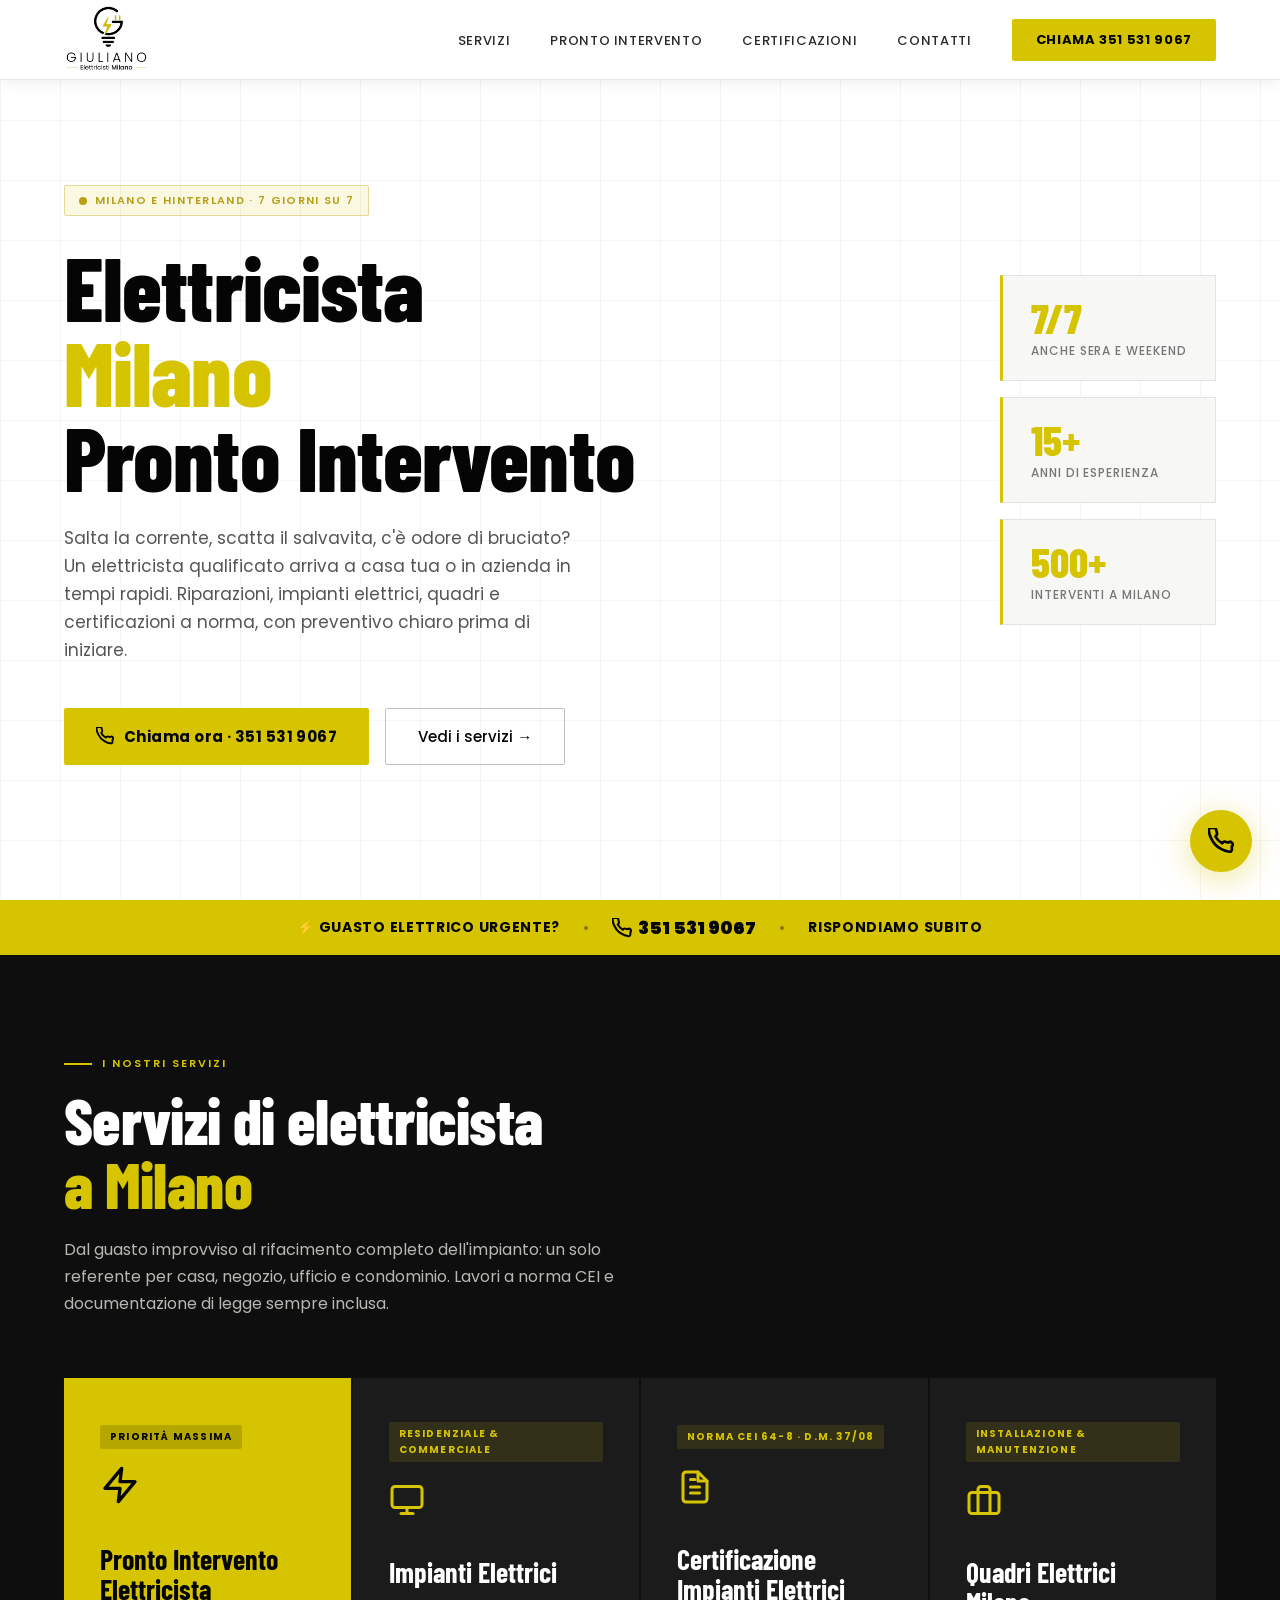
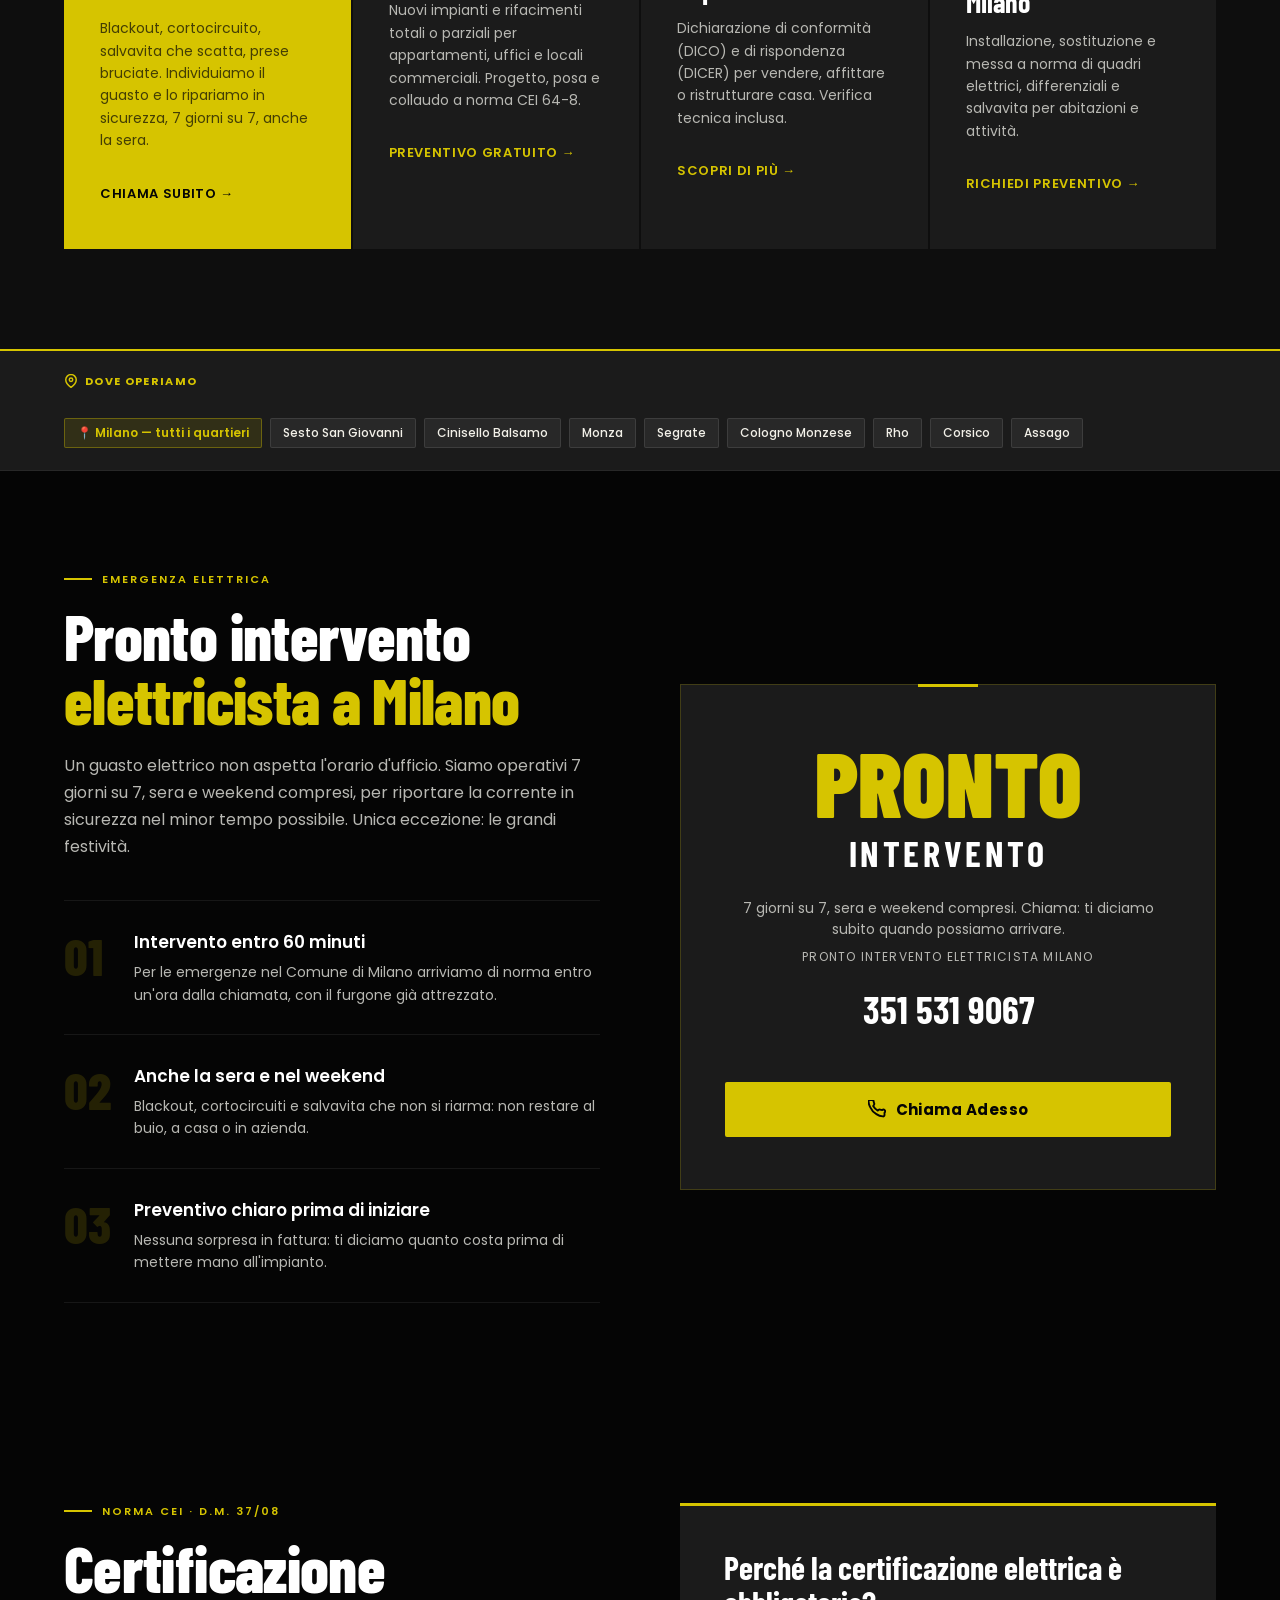
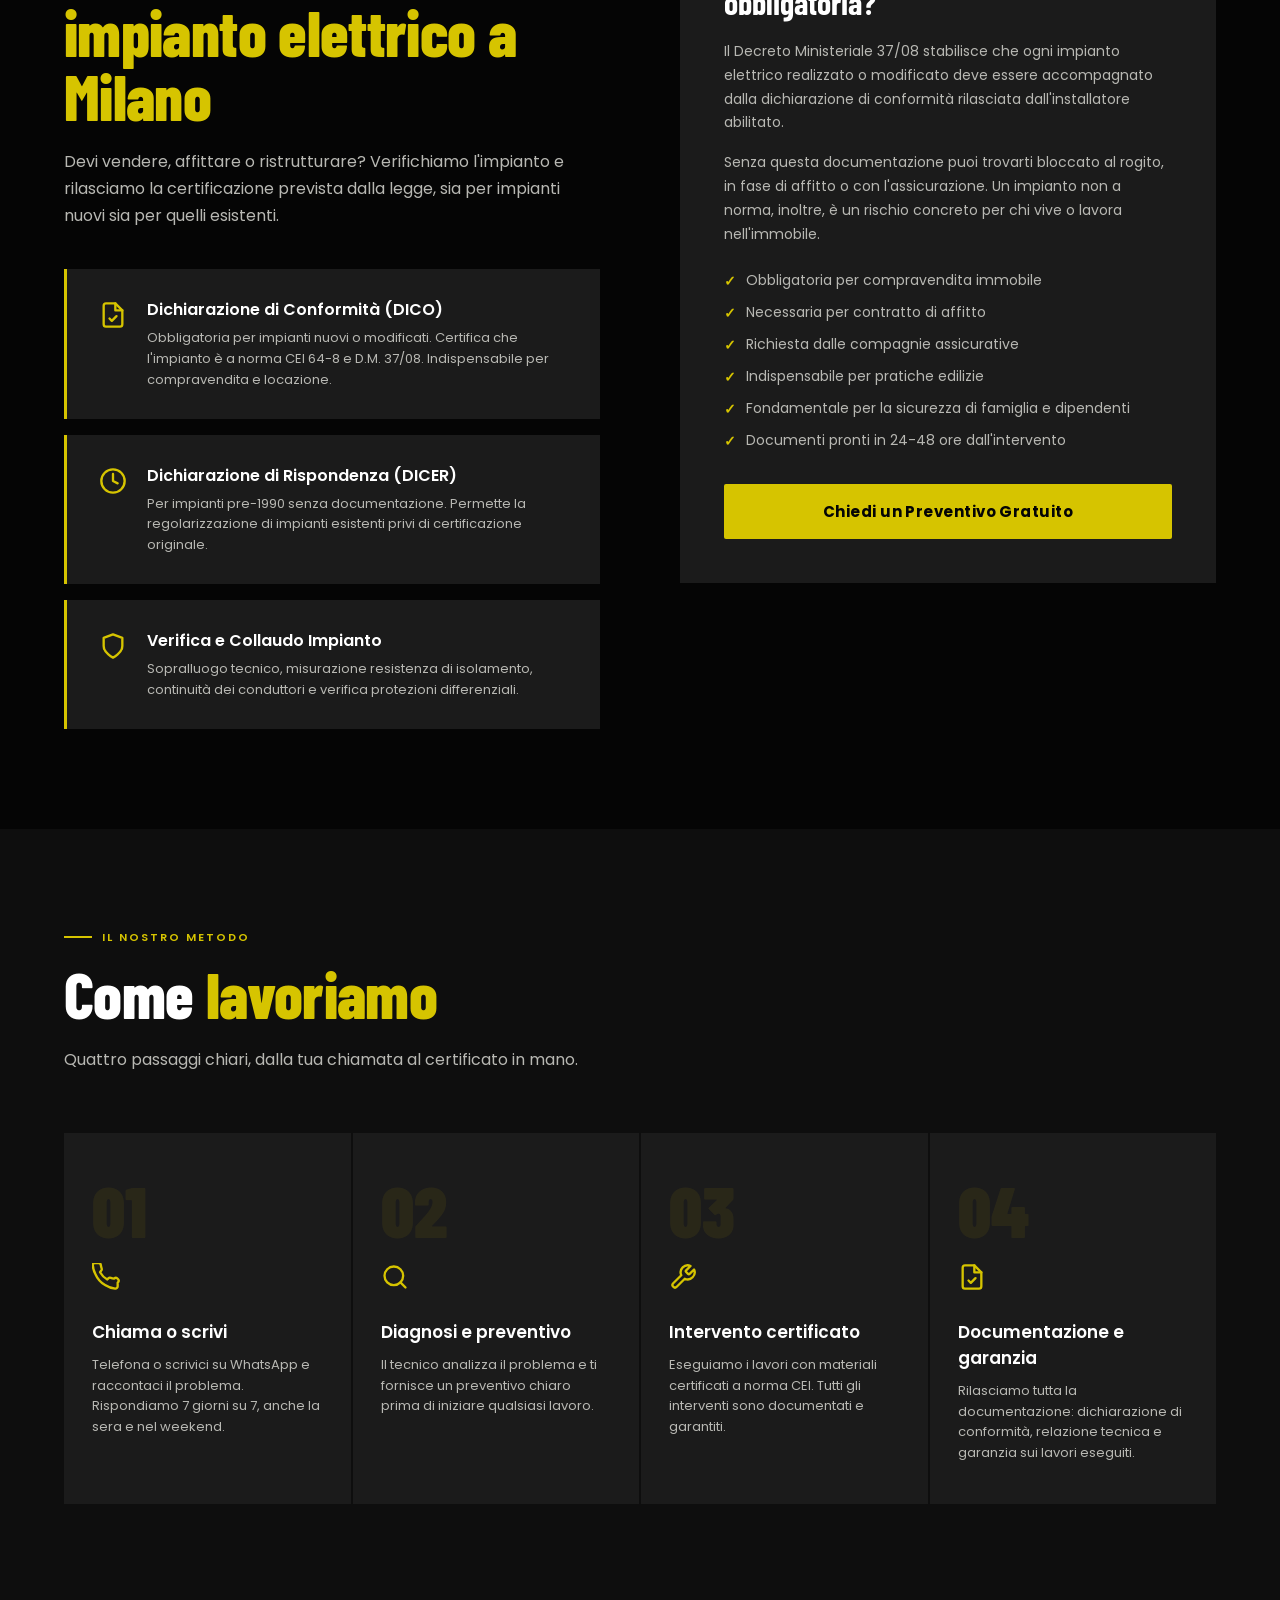
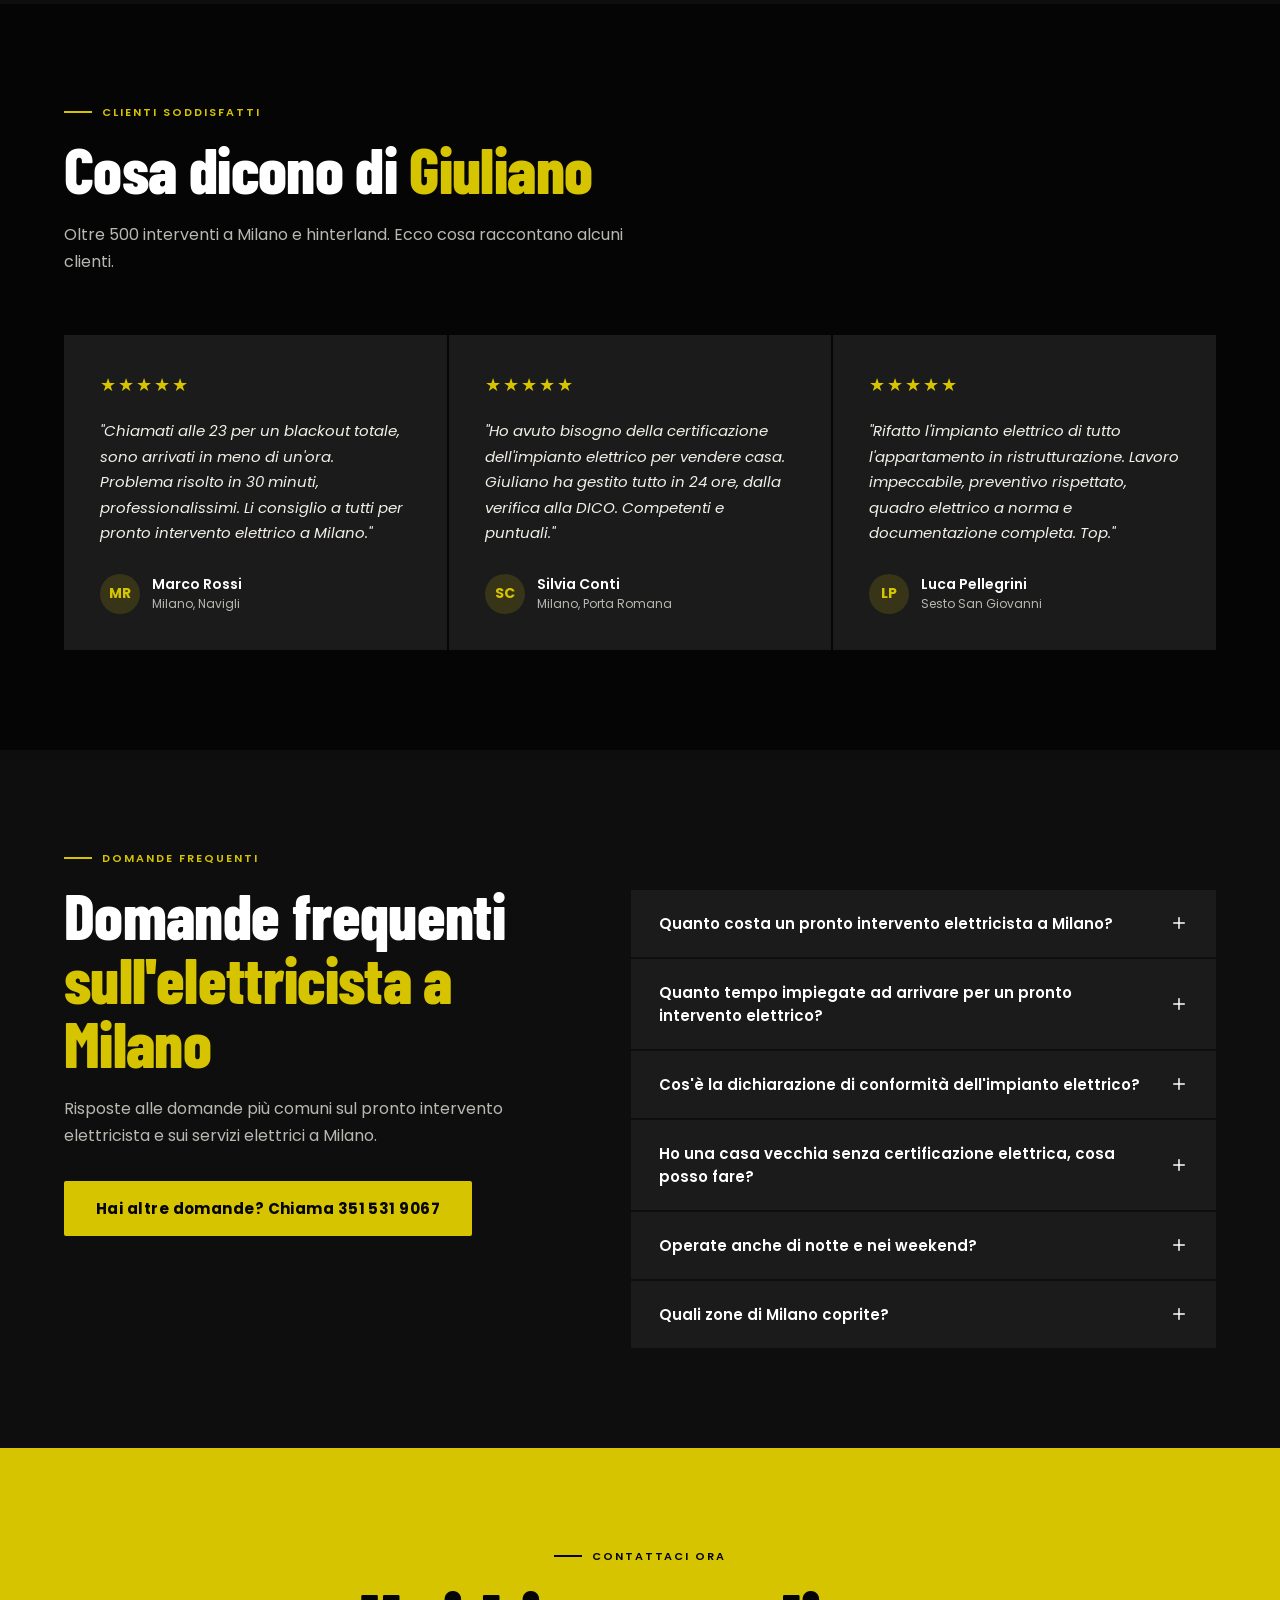
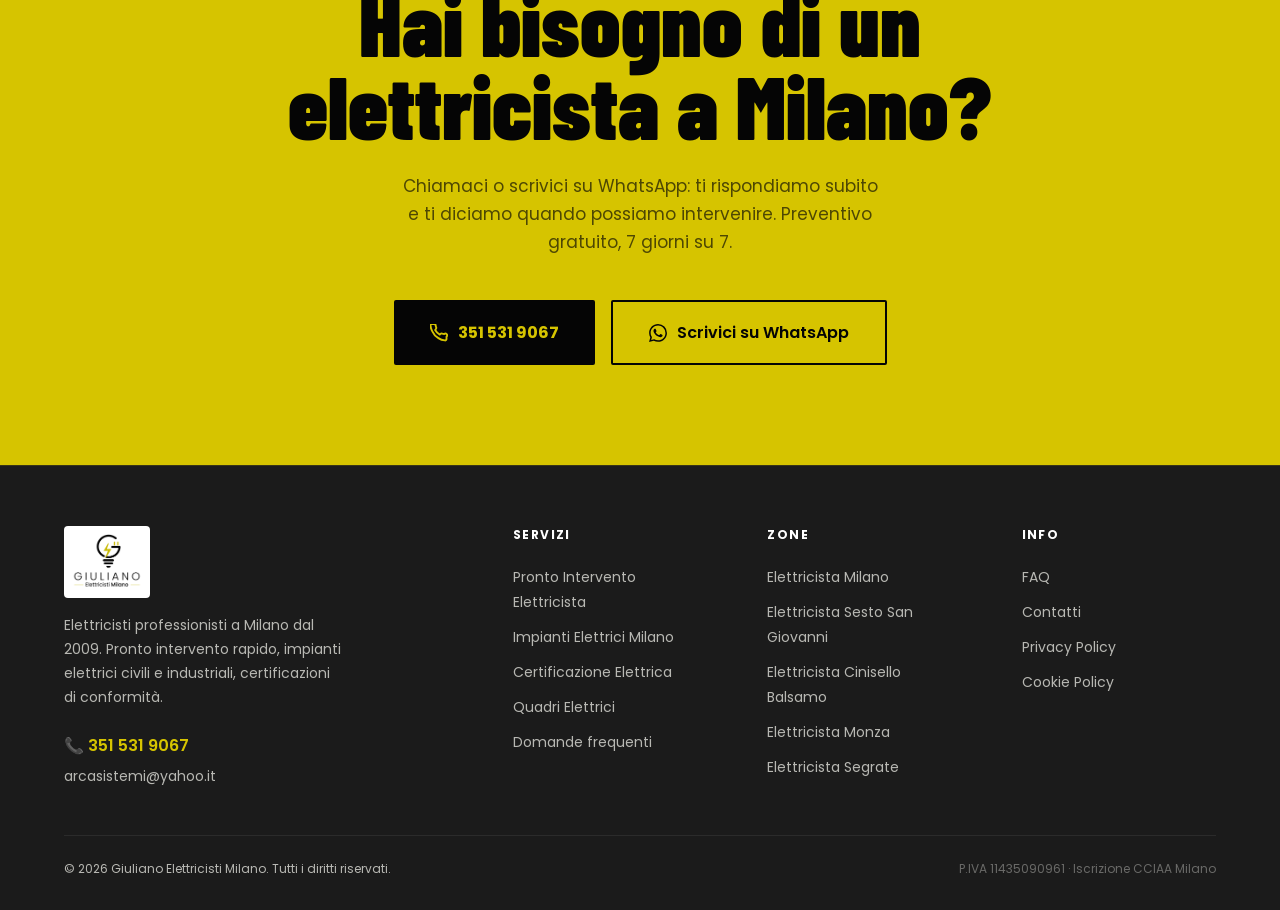
==== index.html @ 3d1c75b8 "Sito Giuliano Elettricisti Milano Home page ottimizzata SEO, logo ritagliato, pagine Privacy e Cooki" ====
<!DOCTYPE html>
<html lang="it">
<head>
<meta charset="UTF-8">
<meta name="viewport" content="width=device-width, initial-scale=1.0">
<title>Elettricista Milano | Pronto Intervento 7 su 7 | Giuliano Elettricisti</title>
<meta name="description" content="Elettricista a Milano per pronto intervento 7 giorni su 7, anche la sera. Guasti, impianti elettrici, quadri e certificazioni DICO/DICER. Preventivo gratuito: 351 531 9067.">
<meta name="keywords" content="elettricista Milano, pronto intervento elettricista, pronto intervento elettrico, impianto elettrico Milano, certificazione impianto elettrico, quadri elettrici Milano, elettricista vicino a me, impianti elettrici Milano, certificazione di conformità">
<meta name="robots" content="index, follow">
<link rel="canonical" href="https://www.giulianoelettricisti.it/">

<!-- Open Graph -->
<meta property="og:title" content="Elettricista Milano | Pronto Intervento 7 su 7 | Giuliano Elettricisti">
<meta property="og:description" content="Pronto intervento elettricista a Milano e hinterland. Guasti, impianti elettrici, quadri e certificazioni. Disponibili 7 giorni su 7, anche la sera.">
<meta property="og:type" content="website">
<meta property="og:locale" content="it_IT">
<meta property="og:url" content="https://www.giulianoelettricisti.it/">
<meta property="og:site_name" content="Giuliano Elettricisti Milano">
<meta property="og:image" content="https://www.giulianoelettricisti.it/logo.png">
<meta name="twitter:card" content="summary_large_image">
<meta name="theme-color" content="#050505">
<link rel="icon" type="image/png" href="logo-nav.png">

<!-- Schema.org Structured Data -->
<script type="application/ld+json">
{
  "@context": "https://schema.org",
  "@type": "ElectricalContractor",
  "name": "Giuliano Elettricisti Milano",
  "description": "Elettricista a Milano con pronto intervento H24. Impianti elettrici, certificazioni di conformità, quadri elettrici.",
  "url": "https://www.giulianoelettricisti.it",
  "telephone": "+39 351 531 9067",
  "logo": "https://www.giulianoelettricisti.it/logo.png",
  "image": "https://www.giulianoelettricisti.it/logo.png",
  "email": "arcasistemi@yahoo.it",
  "vatID": "IT11435090961",
  "address": {
    "@type": "PostalAddress",
    "addressLocality": "Milano",
    "addressRegion": "MI",
    "addressCountry": "IT"
  },
  "openingHoursSpecification": {
    "@type": "OpeningHoursSpecification",
    "dayOfWeek": ["Monday","Tuesday","Wednesday","Thursday","Friday","Saturday","Sunday"],
    "opens": "00:00",
    "closes": "23:59"
  },
  "areaServed": [
    {"@type": "City", "name": "Milano"},
    {"@type": "City", "name": "Sesto San Giovanni"},
    {"@type": "City", "name": "Cinisello Balsamo"},
    {"@type": "City", "name": "Monza"},
    {"@type": "City", "name": "Segrate"},
    {"@type": "City", "name": "Cologno Monzese"},
    {"@type": "City", "name": "Rho"},
    {"@type": "City", "name": "Corsico"},
    {"@type": "City", "name": "Assago"}
  ],
  "priceRange": "€€",
  "hasOfferCatalog": {
    "@type": "OfferCatalog",
    "name": "Servizi Elettrici",
    "itemListElement": [
      {"@type": "Offer", "itemOffered": {"@type": "Service", "name": "Pronto Intervento Elettricista"}},
      {"@type": "Offer", "itemOffered": {"@type": "Service", "name": "Impianti Elettrici"}},
      {"@type": "Offer", "itemOffered": {"@type": "Service", "name": "Certificazione Impianto Elettrico"}},
      {"@type": "Offer", "itemOffered": {"@type": "Service", "name": "Quadri Elettrici Milano"}}
    ]
  }
}
</script>

<script type="application/ld+json">
{
  "@context": "https://schema.org",
  "@type": "FAQPage",
  "mainEntity": [
    {
      "@type": "Question",
      "name": "Quanto costa un pronto intervento elettricista a Milano?",
      "acceptedAnswer": {
        "@type": "Answer",
        "text": "Il costo del pronto intervento elettricista a Milano varia in base al tipo di guasto, all'orario (diurno, notturno, festivo) e alla complessità dell'intervento. Forniamo sempre un preventivo chiaro prima di iniziare i lavori. Contattaci per un preventivo gratuito."
      }
    },
    {
      "@type": "Question",
      "name": "Quanto tempo impiegate ad arrivare per un pronto intervento elettrico?",
      "acceptedAnswer": {
        "@type": "Answer",
        "text": "Nel Comune di Milano arriviamo di norma entro 60 minuti dalla chiamata. Per l'hinterland i tempi dipendono dalla zona e dal traffico: al telefono ti diamo subito una stima realistica."
      }
    },
    {
      "@type": "Question",
      "name": "Cos'è la dichiarazione di conformità dell'impianto elettrico?",
      "acceptedAnswer": {
        "@type": "Answer",
        "text": "La dichiarazione di conformità (DICO) è il documento che attesta che l'impianto elettrico è stato realizzato a regola d'arte secondo il D.M. 37/08 e le norme CEI. È obbligatoria per tutti gli impianti nuovi o modificati e indispensabile in caso di compravendita o locazione immobiliare."
      }
    },
    {
      "@type": "Question",
      "name": "Ho una casa vecchia senza certificazione elettrica, cosa posso fare?",
      "acceptedAnswer": {
        "@type": "Answer",
        "text": "Per impianti realizzati prima del 1990 o privi di documentazione è possibile ottenere la Dichiarazione di Rispondenza (DICER). Un tecnico abilitato verifica che l'impianto corrisponda alla normativa vigente al momento dell'installazione e rilascia la documentazione necessaria."
      }
    },
    {
      "@type": "Question",
      "name": "Operate anche di notte e nei weekend?",
      "acceptedAnswer": {
        "@type": "Answer",
        "text": "Sì. Il pronto intervento è attivo 7 giorni su 7, anche di notte, il sabato e la domenica: per un'emergenza puoi chiamarci a qualsiasi ora. Solo nelle grandi festività (Natale, Capodanno) potremmo non essere disponibili."
      }
    },
    {
      "@type": "Question",
      "name": "Quali zone di Milano coprite?",
      "acceptedAnswer": {
        "@type": "Answer",
        "text": "Operiamo in tutto il Comune di Milano (tutte le 9 zone municipali) e nei principali comuni dell'hinterland: Sesto San Giovanni, Cinisello Balsamo, Monza, Segrate, Cologno Monzese, Rho, Corsico, Assago e altri. Contattaci per verificare la copertura nella tua zona."
      }
    }
  ]
}
</script>

<link rel="preconnect" href="https://fonts.googleapis.com">
<link rel="preconnect" href="https://fonts.gstatic.com" crossorigin>
<link href="https://fonts.googleapis.com/css2?family=Poppins:wght@300;400;500;600;700;900&family=Barlow+Condensed:wght@400;600;700;800&display=swap" rel="stylesheet">

<style>
:root {
  --black: #050505;
  --graphite: #1B1B1B;
  --yellow: #D6C400;
  --gold: #B89F16;
  --ivory: #F2F0E8;
  --gray: #B8B8B3;
  --white: #ffffff;
  --dark-section: #0e0e0e;
}

*, *::before, *::after { box-sizing: border-box; margin: 0; padding: 0; }

html { scroll-behavior: smooth; }

body {
  font-family: 'Poppins', sans-serif;
  background: var(--black);
  color: var(--white);
  overflow-x: hidden;
}

/* NOISE TEXTURE OVERLAY */
body::before {
  content: '';
  position: fixed;
  inset: 0;
  background-image: url("data:image/svg+xml,%3Csvg viewBox='0 0 256 256' xmlns='http://www.w3.org/2000/svg'%3E%3Cfilter id='noise'%3E%3CfeTurbulence type='fractalNoise' baseFrequency='0.9' numOctaves='4' stitchTiles='stitch'/%3E%3C/filter%3E%3Crect width='100%25' height='100%25' filter='url(%23noise)' opacity='0.04'/%3E%3C/svg%3E");
  pointer-events: none;
  z-index: 0;
  opacity: 0.35;
}

/* NAV */
nav {
  position: fixed;
  top: 0;
  width: 100%;
  z-index: 100;
  padding: 0 5%;
  display: flex;
  align-items: center;
  justify-content: space-between;
  height: 80px;
  background: #ffffff;
  border-bottom: 1px solid rgba(5,5,5,0.09);
  box-shadow: 0 2px 16px rgba(0,0,0,0.07);
}

.nav-logo {
  display: flex;
  align-items: center;
  text-decoration: none;
}

.nav-logo img {
  height: 68px;
  width: auto;
  display: block;
}

.nav-links {
  display: flex;
  gap: 2.5rem;
  list-style: none;
  align-items: center;
}

.nav-links a {
  color: #2a2a2a;
  text-decoration: none;
  font-size: 13px;
  font-weight: 500;
  letter-spacing: 0.05em;
  text-transform: uppercase;
  transition: color 0.2s;
}

.nav-links a:hover { color: var(--gold); }

.nav-cta {
  background: var(--yellow) !important;
  color: var(--black) !important;
  padding: 11px 24px !important;
  border-radius: 2px;
  font-weight: 700 !important;
  letter-spacing: 0.05em;
  transition: background 0.2s, transform 0.15s !important;
  display: inline-flex !important;
  align-items: center !important;
  gap: 8px !important;
}

.nav-cta:hover {
  background: #c9ba00 !important;
  transform: translateY(-1px);
  color: var(--black) !important;
}

/* HERO */
.hero {
  position: relative;
  min-height: 100vh;
  display: flex;
  align-items: center;
  padding: 130px 5% 80px;
  overflow: hidden;
}

.hero-bg {
  position: absolute;
  inset: 0;
  background: #ffffff;
  z-index: 0;
}

.hero-grid-lines {
  position: absolute;
  inset: 0;
  background-image:
    linear-gradient(rgba(5,5,5,0.04) 1px, transparent 1px),
    linear-gradient(90deg, rgba(5,5,5,0.04) 1px, transparent 1px);
  background-size: 60px 60px;
  z-index: 0;
}

.hero-content {
  position: relative;
  z-index: 1;
  max-width: 680px;
}

.hero-badge {
  display: inline-flex;
  align-items: center;
  gap: 8px;
  background: rgba(214,196,0,0.12);
  border: 1px solid rgba(185,159,22,0.35);
  color: var(--gold);
  padding: 6px 14px;
  border-radius: 2px;
  font-size: 11px;
  font-weight: 600;
  letter-spacing: 0.12em;
  text-transform: uppercase;
  margin-bottom: 28px;
  animation: fadeInDown 0.6s ease both;
}

.hero-badge::before {
  content: '';
  width: 8px;
  height: 8px;
  background: var(--gold);
  border-radius: 50%;
  animation: pulse 1.5s infinite;
}

@keyframes pulse {
  0%, 100% { opacity: 1; transform: scale(1); }
  50% { opacity: 0.4; transform: scale(0.7); }
}

.hero-title {
  font-family: 'Barlow Condensed', sans-serif;
  font-weight: 800;
  font-size: clamp(52px, 7vw, 92px);
  line-height: 0.95;
  letter-spacing: -0.01em;
  margin-bottom: 24px;
  color: var(--black);
  animation: fadeInUp 0.7s ease 0.1s both;
}

.hero-title em {
  font-style: normal;
  color: var(--yellow);
  display: block;
}

.hero-subtitle {
  font-size: 17px;
  font-weight: 400;
  color: #555;
  line-height: 1.65;
  margin-bottom: 44px;
  max-width: 520px;
  animation: fadeInUp 0.7s ease 0.2s both;
}

.hero-ctas {
  display: flex;
  gap: 16px;
  flex-wrap: wrap;
  animation: fadeInUp 0.7s ease 0.3s both;
}

.btn-primary {
  display: inline-flex;
  align-items: center;
  gap: 10px;
  background: var(--yellow);
  color: var(--black);
  padding: 16px 32px;
  border-radius: 2px;
  font-weight: 700;
  font-size: 15px;
  text-decoration: none;
  letter-spacing: 0.03em;
  transition: all 0.2s;
}

.btn-primary:hover {
  background: #e8d800;
  transform: translateY(-2px);
  box-shadow: 0 12px 40px rgba(214,196,0,0.25);
}

.btn-secondary {
  display: inline-flex;
  align-items: center;
  gap: 10px;
  border: 1.5px solid rgba(5,5,5,0.25);
  color: var(--black);
  padding: 16px 32px;
  border-radius: 2px;
  font-weight: 500;
  font-size: 15px;
  text-decoration: none;
  transition: all 0.2s;
}

.btn-secondary:hover {
  border-color: var(--gold);
  color: var(--gold);
}

.hero-right {
  position: absolute;
  right: 5%;
  top: 50%;
  transform: translateY(-50%);
  z-index: 1;
  display: flex;
  flex-direction: column;
  gap: 16px;
  animation: fadeInRight 0.8s ease 0.4s both;
}

.hero-stat {
  background: #f7f7f5;
  border: 1px solid rgba(5,5,5,0.08);
  border-left: 3px solid var(--yellow);
  padding: 20px 28px;
  min-width: 200px;
}

.hero-stat-num {
  font-family: 'Barlow Condensed', sans-serif;
  font-size: 42px;
  font-weight: 800;
  color: var(--yellow);
  line-height: 1;
  margin-bottom: 4px;
}

.hero-stat-label {
  font-size: 12px;
  color: #777;
  font-weight: 500;
  text-transform: uppercase;
  letter-spacing: 0.08em;
}

/* URGENCY BAR */
.urgency-bar {
  background: var(--yellow);
  padding: 14px 5%;
  display: flex;
  align-items: center;
  justify-content: center;
  gap: 24px;
}

.urgency-bar span {
  color: var(--black);
  font-weight: 700;
  font-size: 14px;
  letter-spacing: 0.05em;
  text-transform: uppercase;
}

.urgency-bar a {
  color: var(--black);
  font-weight: 900;
  font-size: 18px;
  text-decoration: none;
  display: inline-flex;
  align-items: center;
  gap: 6px;
}

.urgency-sep {
  width: 4px;
  height: 4px;
  background: rgba(5,5,5,0.4);
  border-radius: 50%;
}

/* SEZIONI GENERALI */
section {
  position: relative;
  z-index: 1;
  padding: 100px 5%;
}

.section-label {
  font-size: 11px;
  font-weight: 600;
  letter-spacing: 0.18em;
  text-transform: uppercase;
  color: var(--yellow);
  margin-bottom: 16px;
  display: flex;
  align-items: center;
  gap: 10px;
}

.section-label::before {
  content: '';
  display: inline-block;
  width: 28px;
  height: 2px;
  background: var(--yellow);
}

.section-title {
  font-family: 'Barlow Condensed', sans-serif;
  font-weight: 800;
  font-size: clamp(38px, 5vw, 64px);
  line-height: 1.0;
  letter-spacing: -0.01em;
  margin-bottom: 20px;
}

.section-title em {
  font-style: normal;
  color: var(--yellow);
}

.section-desc {
  font-size: 16px;
  color: var(--gray);
  line-height: 1.7;
  max-width: 580px;
}

/* SERVIZI */
.services-section {
  background: var(--dark-section);
}

.services-grid {
  display: grid;
  grid-template-columns: repeat(auto-fit, minmax(280px, 1fr));
  gap: 2px;
  margin-top: 60px;
}

.service-card {
  background: var(--graphite);
  padding: 44px 36px;
  position: relative;
  overflow: hidden;
  transition: all 0.3s;
  cursor: pointer;
}

.service-card::before {
  content: '';
  position: absolute;
  top: 0;
  left: 0;
  width: 0;
  height: 3px;
  background: var(--yellow);
  transition: width 0.4s ease;
}

.service-card:hover::before { width: 100%; }

.service-card:hover { background: #222; }

.service-card.featured {
  background: var(--yellow);
}

.service-card.featured .service-icon { color: var(--black); }
.service-card.featured .service-name { color: var(--black); }
.service-card.featured .service-desc { color: rgba(5,5,5,0.7); }
.service-card.featured .service-badge { background: rgba(5,5,5,0.15); color: var(--black); }
.service-card.featured::before { background: var(--black); }

.service-icon {
  font-size: 36px;
  color: var(--yellow);
  margin-bottom: 24px;
}

.service-badge {
  display: inline-block;
  background: rgba(214,196,0,0.12);
  color: var(--yellow);
  font-size: 10px;
  font-weight: 700;
  letter-spacing: 0.12em;
  text-transform: uppercase;
  padding: 4px 10px;
  border-radius: 2px;
  margin-bottom: 16px;
}

.service-name {
  font-family: 'Barlow Condensed', sans-serif;
  font-weight: 700;
  font-size: 28px;
  color: var(--white);
  margin-bottom: 12px;
  line-height: 1.1;
}

.service-desc {
  font-size: 14px;
  color: var(--gray);
  line-height: 1.6;
  margin-bottom: 28px;
}

.service-link {
  display: inline-flex;
  align-items: center;
  gap: 8px;
  font-size: 13px;
  font-weight: 600;
  color: var(--yellow);
  text-decoration: none;
  letter-spacing: 0.05em;
  text-transform: uppercase;
  transition: gap 0.2s;
}

.service-card.featured .service-link { color: var(--black); }
.service-link:hover { gap: 14px; }

/* PRONTO INTERVENTO */
.pronto-section {
  background: var(--black);
  overflow: hidden;
}

.pronto-inner {
  display: grid;
  grid-template-columns: 1fr 1fr;
  gap: 80px;
  align-items: center;
}

.pronto-features {
  display: flex;
  flex-direction: column;
  gap: 0;
  margin-top: 40px;
}

.pronto-feature {
  display: flex;
  gap: 20px;
  padding: 28px 0;
  border-bottom: 1px solid rgba(255,255,255,0.07);
}

.pronto-feature:first-child { border-top: 1px solid rgba(255,255,255,0.07); }

.pronto-num {
  font-family: 'Barlow Condensed', sans-serif;
  font-size: 52px;
  font-weight: 800;
  color: rgba(214,196,0,0.15);
  line-height: 1;
  min-width: 50px;
}

.pronto-feature-content h3 {
  font-size: 17px;
  font-weight: 600;
  color: var(--white);
  margin-bottom: 6px;
}

.pronto-feature-content p {
  font-size: 14px;
  color: var(--gray);
  line-height: 1.6;
}

.pronto-visual {
  position: relative;
}

.pronto-card-big {
  background: var(--graphite);
  border: 1px solid rgba(214,196,0,0.2);
  padding: 52px 44px;
  text-align: center;
  position: relative;
}

.pronto-card-big::after {
  content: '';
  position: absolute;
  top: -1px;
  left: 50%;
  transform: translateX(-50%);
  width: 60px;
  height: 3px;
  background: var(--yellow);
}

.pronto-24 {
  font-family: 'Barlow Condensed', sans-serif;
  font-size: 120px;
  font-weight: 900;
  color: var(--yellow);
  line-height: 1;
  margin-bottom: 4px;
  display: block;
}

.pronto-h24 {
  font-family: 'Barlow Condensed', sans-serif;
  font-size: 36px;
  font-weight: 700;
  color: var(--white);
  letter-spacing: 0.1em;
  margin-bottom: 24px;
}

.pronto-phone {
  display: block;
  font-family: 'Barlow Condensed', sans-serif;
  font-size: 38px;
  font-weight: 700;
  color: var(--white);
  text-decoration: none;
  margin-top: 20px;
  transition: color 0.2s;
}

.pronto-phone:hover { color: var(--yellow); }

.pronto-phone-label {
  font-size: 12px;
  color: var(--gray);
  letter-spacing: 0.1em;
  text-transform: uppercase;
}



/* CERTIFICAZIONI */
.cert-section {
  background: var(--black);
}

.cert-inner {
  display: grid;
  grid-template-columns: 1fr 1fr;
  gap: 80px;
  align-items: start;
}

.cert-cards {
  display: flex;
  flex-direction: column;
  gap: 16px;
  margin-top: 40px;
}

.cert-card {
  background: var(--graphite);
  border-left: 3px solid var(--yellow);
  padding: 28px 32px;
  display: flex;
  gap: 20px;
  align-items: flex-start;
}

.cert-icon {
  font-size: 28px;
  color: var(--yellow);
  flex-shrink: 0;
  margin-top: 2px;
}

.cert-card-title {
  font-size: 16px;
  font-weight: 600;
  color: var(--white);
  margin-bottom: 6px;
}

.cert-card-desc {
  font-size: 13px;
  color: var(--gray);
  line-height: 1.6;
}

.cert-info-box {
  background: var(--graphite);
  padding: 44px;
  border-top: 3px solid var(--yellow);
  position: sticky;
  top: 100px;
}

.cert-info-box h3 {
  font-family: 'Barlow Condensed', sans-serif;
  font-size: 32px;
  font-weight: 700;
  color: var(--white);
  margin-bottom: 20px;
  line-height: 1.1;
}

.cert-info-box p {
  font-size: 14px;
  color: var(--gray);
  line-height: 1.7;
  margin-bottom: 16px;
}

.cert-checklist {
  list-style: none;
  margin: 24px 0;
  display: flex;
  flex-direction: column;
  gap: 10px;
}

.cert-checklist li {
  display: flex;
  align-items: flex-start;
  gap: 10px;
  font-size: 14px;
  color: var(--gray);
}

.cert-checklist li::before {
  content: '✓';
  color: var(--yellow);
  font-weight: 700;
  flex-shrink: 0;
  margin-top: 1px;
}

/* PROCESS */
.process-section {
  background: var(--dark-section);
}

.process-steps {
  display: grid;
  grid-template-columns: repeat(4, 1fr);
  gap: 2px;
  margin-top: 60px;
  position: relative;
}

.process-step {
  background: var(--graphite);
  padding: 40px 28px;
  position: relative;
  overflow: hidden;
}

.process-step-num {
  font-family: 'Barlow Condensed', sans-serif;
  font-size: 72px;
  font-weight: 900;
  color: rgba(214,196,0,0.08);
  line-height: 1;
  margin-bottom: 16px;
  display: block;
}

.process-step-icon {
  font-size: 28px;
  color: var(--yellow);
  margin-bottom: 16px;
}

.process-step-title {
  font-size: 17px;
  font-weight: 600;
  color: var(--white);
  margin-bottom: 10px;
}

.process-step-desc {
  font-size: 13px;
  color: var(--gray);
  line-height: 1.6;
}

/* TESTIMONIANZE */
.reviews-section {
  background: var(--black);
}

.reviews-grid {
  display: grid;
  grid-template-columns: repeat(auto-fit, minmax(300px, 1fr));
  gap: 2px;
  margin-top: 60px;
}

.review-card {
  background: var(--graphite);
  padding: 36px;
}

.review-stars {
  color: var(--yellow);
  font-size: 18px;
  margin-bottom: 20px;
  letter-spacing: 2px;
}

.review-text {
  font-size: 15px;
  color: var(--ivory);
  line-height: 1.7;
  margin-bottom: 28px;
  font-style: italic;
}

.review-author {
  display: flex;
  align-items: center;
  gap: 12px;
}

.review-avatar {
  width: 40px;
  height: 40px;
  background: rgba(214,196,0,0.15);
  border-radius: 50%;
  display: flex;
  align-items: center;
  justify-content: center;
  font-weight: 700;
  color: var(--yellow);
  font-size: 14px;
}

.review-name {
  font-size: 14px;
  font-weight: 600;
  color: var(--white);
}

.review-zone {
  font-size: 12px;
  color: var(--gray);
}

/* FAQ */
.faq-section {
  background: var(--dark-section);
}

.faq-inner {
  display: grid;
  grid-template-columns: 1fr 1.2fr;
  gap: 80px;
  align-items: start;
}

.faq-list {
  display: flex;
  flex-direction: column;
  gap: 2px;
  margin-top: 40px;
}

.faq-item {
  background: var(--graphite);
  overflow: hidden;
}

.faq-q {
  padding: 22px 28px;
  font-size: 15px;
  font-weight: 600;
  color: var(--white);
  cursor: pointer;
  display: flex;
  justify-content: space-between;
  align-items: center;
  gap: 16px;
  transition: color 0.2s;
  list-style: none;
  user-select: none;
}

.faq-q:hover { color: var(--yellow); }
.faq-q::-webkit-details-marker { display: none; }

.faq-item[open] .faq-q { color: var(--yellow); }

.faq-q svg {
  flex-shrink: 0;
  transition: transform 0.3s;
}

.faq-item[open] .faq-q svg { transform: rotate(45deg); }

.faq-a {
  padding: 0 28px 22px;
  font-size: 14px;
  color: var(--gray);
  line-height: 1.7;
}

/* CTA FINALE */
.cta-section {
  background: var(--yellow);
  padding: 100px 5%;
  text-align: center;
}

.cta-section .section-label::before { background: var(--black); }
.cta-section .section-label { color: var(--black); }

.cta-title {
  font-family: 'Barlow Condensed', sans-serif;
  font-weight: 900;
  font-size: clamp(52px, 7vw, 88px);
  line-height: 0.95;
  color: var(--black);
  margin-bottom: 24px;
}

.cta-desc {
  font-size: 17px;
  color: rgba(5,5,5,0.65);
  max-width: 480px;
  margin: 0 auto 44px;
  line-height: 1.65;
}

.cta-btns {
  display: flex;
  gap: 16px;
  justify-content: center;
  flex-wrap: wrap;
}

.btn-dark {
  display: inline-flex;
  align-items: center;
  gap: 10px;
  background: var(--black);
  color: var(--yellow);
  padding: 18px 36px;
  border-radius: 2px;
  font-weight: 700;
  font-size: 16px;
  text-decoration: none;
  transition: all 0.2s;
}

.btn-dark:hover {
  background: var(--graphite);
  transform: translateY(-2px);
}

.btn-outline-dark {
  display: inline-flex;
  align-items: center;
  gap: 10px;
  border: 2px solid var(--black);
  color: var(--black);
  padding: 18px 36px;
  border-radius: 2px;
  font-weight: 600;
  font-size: 16px;
  text-decoration: none;
  transition: all 0.2s;
}

.btn-outline-dark:hover { background: rgba(5,5,5,0.1); }

/* FOOTER */
footer {
  background: var(--graphite);
  padding: 60px 5% 32px;
  border-top: 1px solid rgba(214,196,0,0.15);
}

.footer-inner {
  display: grid;
  grid-template-columns: 2fr 1fr 1fr 1fr;
  gap: 60px;
  margin-bottom: 48px;
}

.footer-brand-desc {
  font-size: 14px;
  color: var(--gray);
  line-height: 1.7;
  margin: 16px 0 24px;
  max-width: 280px;
}

.footer-contact {
  display: flex;
  flex-direction: column;
  gap: 8px;
}

.footer-contact a {
  color: var(--yellow);
  text-decoration: none;
  font-size: 16px;
  font-weight: 600;
}

.footer-heading {
  font-size: 12px;
  font-weight: 700;
  color: var(--white);
  letter-spacing: 0.12em;
  text-transform: uppercase;
  margin-bottom: 20px;
}

.footer-links {
  list-style: none;
  display: flex;
  flex-direction: column;
  gap: 10px;
}

.footer-links a {
  color: var(--gray);
  text-decoration: none;
  font-size: 14px;
  transition: color 0.2s;
}

.footer-links a:hover { color: var(--yellow); }

.footer-bottom {
  border-top: 1px solid rgba(255,255,255,0.07);
  padding-top: 24px;
  display: flex;
  justify-content: space-between;
  align-items: center;
}

.footer-copy {
  font-size: 12px;
  color: var(--gray);
}

.footer-piva {
  font-size: 12px;
  color: rgba(184,184,179,0.5);
}

/* ANIMAZIONI */
@keyframes fadeInDown {
  from { opacity: 0; transform: translateY(-16px); }
  to { opacity: 1; transform: translateY(0); }
}

@keyframes fadeInUp {
  from { opacity: 0; transform: translateY(24px); }
  to { opacity: 1; transform: translateY(0); }
}

@keyframes fadeInRight {
  from { opacity: 0; transform: translate(24px, -50%); }
  to { opacity: 1; transform: translate(0, -50%); }
}

/* FLOATING PHONE BUTTON */
.float-phone {
  position: fixed;
  bottom: 28px;
  right: 28px;
  z-index: 99;
  background: var(--yellow);
  color: var(--black);
  width: 62px;
  height: 62px;
  border-radius: 50%;
  display: flex;
  align-items: center;
  justify-content: center;
  text-decoration: none;
  font-size: 26px;
  box-shadow: 0 6px 32px rgba(214,196,0,0.4);
  transition: all 0.2s;
  animation: phoneFloat 3s ease-in-out infinite;
}

.float-phone:hover {
  transform: scale(1.1);
  box-shadow: 0 10px 40px rgba(214,196,0,0.55);
}

@keyframes phoneFloat {
  0%, 100% { box-shadow: 0 6px 32px rgba(214,196,0,0.4); }
  50% { box-shadow: 0 6px 48px rgba(214,196,0,0.7); }
}

/* SCROLL REVEAL */
.reveal {
  opacity: 0;
  transform: translateY(30px);
  transition: opacity 0.6s ease, transform 0.6s ease;
}

.reveal.visible {
  opacity: 1;
  transform: none;
}

/* RESPONSIVE */
@media (max-width: 1024px) {
  .hero-right { display: none; }
  .pronto-inner, .cert-inner, .faq-inner { grid-template-columns: 1fr; gap: 48px; }
  .process-steps { grid-template-columns: repeat(2, 1fr); }
  .footer-inner { grid-template-columns: 1fr 1fr; }
}

/* =============================================
   MOBILE — max-width: 768px
   ============================================= */
@media (max-width: 768px) {

  /* NAV */
  nav {
    padding: 0 5%;
    height: 68px;
  }
  .nav-links { display: none; }
  .nav-logo img { height: 54px; }
  .nav-cta {
    padding: 9px 16px !important;
    font-size: 12px !important;
  }

  /* HERO */
  .hero {
    padding: 90px 5% 56px;
    min-height: auto;
  }
  .hero-right { display: none; }
  .hero-title {
    font-size: clamp(44px, 12vw, 72px);
    margin-bottom: 18px;
  }
  .hero-subtitle {
    font-size: 15px;
    margin-bottom: 32px;
  }
  .hero-badge {
    font-size: 10px;
    padding: 5px 11px;
    margin-bottom: 20px;
  }
  .hero-ctas {
    flex-direction: column;
    gap: 12px;
  }
  .btn-primary, .btn-secondary {
    width: 100%;
    justify-content: center;
    padding: 15px 24px;
    font-size: 15px;
  }

  /* URGENCY BAR */
  .urgency-bar {
    flex-direction: column;
    gap: 6px;
    text-align: center;
    padding: 12px 5%;
  }
  .urgency-bar span { font-size: 13px; }
  .urgency-bar a { font-size: 20px; }
  .urgency-sep { display: none; }

  /* SECTION GENERALE */
  section { padding: 64px 5%; }
  .section-title { font-size: clamp(32px, 9vw, 52px); }
  .section-desc { font-size: 15px; }

  /* SERVIZI */
  .services-grid { grid-template-columns: 1fr; gap: 2px; }
  .service-card { padding: 36px 28px; }
  .service-name { font-size: 24px; }

  /* ZONE STRIP */
  .zone-strip { padding: 18px 5%; }
  .zone-strip-inner { flex-direction: column; align-items: flex-start; gap: 14px; }
  .zone-strip-tags { gap: 6px; }
  .zone-tag { font-size: 11px; padding: 4px 10px; }

  /* PRONTO INTERVENTO */
  .pronto-inner { grid-template-columns: 1fr; gap: 40px; }
  .pronto-card-big { padding: 36px 28px; }
  .pronto-24 { font-size: 80px; }
  .pronto-h24 { font-size: 26px; }
  .pronto-phone { font-size: 28px; }
  .pronto-feature { gap: 14px; padding: 22px 0; }
  .pronto-num { font-size: 40px; min-width: 40px; }
  .pronto-feature-content h3 { font-size: 15px; }
  .pronto-feature-content p { font-size: 13px; }

  /* CERTIFICAZIONI */
  .cert-inner { grid-template-columns: 1fr; gap: 36px; }
  .cert-info-box { position: static; padding: 32px 28px; }
  .cert-info-box h3 { font-size: 24px; }
  .cert-card { padding: 22px 24px; gap: 14px; }
  .cert-card-title { font-size: 15px; }

  /* PROCESS */
  .process-steps { grid-template-columns: 1fr; gap: 2px; }
  .process-step { padding: 32px 24px; }
  .process-step-num { font-size: 52px; }
  .process-step-title { font-size: 16px; }

  /* REVIEWS */
  .reviews-grid { grid-template-columns: 1fr; gap: 2px; }
  .review-card { padding: 28px 24px; }
  .review-text { font-size: 14px; }

  /* FAQ */
  .faq-inner { grid-template-columns: 1fr; gap: 36px; }
  .faq-list { margin-top: 0; }
  .faq-q { font-size: 14px; padding: 18px 20px; }
  .faq-a { padding: 0 20px 18px; font-size: 13px; }

  /* CTA FINALE */
  .cta-section { padding: 72px 5%; }
  .cta-title { font-size: clamp(40px, 11vw, 72px); }
  .cta-desc { font-size: 15px; }
  .cta-btns { flex-direction: column; align-items: center; gap: 12px; }
  .btn-dark, .btn-outline-dark {
    width: 100%;
    max-width: 340px;
    justify-content: center;
    padding: 16px 24px;
    font-size: 15px;
  }

  /* FOOTER */
  .footer-inner { grid-template-columns: 1fr; gap: 32px; }
  .footer-bottom { flex-direction: column; gap: 8px; text-align: center; }
  footer { padding: 48px 5% 28px; }
  .footer-brand-desc { font-size: 13px; }

  /* FLOAT PHONE */
  .float-phone { width: 54px; height: 54px; font-size: 22px; bottom: 20px; right: 20px; }
}

/* =============================================
   SMALL MOBILE — max-width: 390px
   ============================================= */
@media (max-width: 390px) {
  .hero-title { font-size: 40px; }
  .section-title { font-size: 30px; }
  .cta-title { font-size: 36px; }
  .pronto-24 { font-size: 64px; }
  nav { padding: 0 4%; }
  .nav-cta { display: none; }
}

/* ZONE STRIP */
.zone-strip {
  background: var(--graphite);
  border-top: 2px solid var(--yellow);
  border-bottom: 1px solid rgba(255,255,255,0.06);
  padding: 22px 5%;
}

.zone-strip-inner {
  display: flex;
  align-items: center;
  gap: 28px;
  flex-wrap: wrap;
}

.zone-strip-label {
  display: flex;
  align-items: center;
  gap: 7px;
  font-size: 11px;
  font-weight: 700;
  letter-spacing: 0.12em;
  text-transform: uppercase;
  color: var(--yellow);
  white-space: nowrap;
  flex-shrink: 0;
}

.zone-strip-tags {
  display: flex;
  flex-wrap: wrap;
  gap: 8px;
  align-items: center;
}

.zone-tag {
  font-size: 12px;
  font-weight: 500;
  color: var(--ivory);
  background: rgba(255,255,255,0.06);
  border: 1px solid rgba(255,255,255,0.1);
  padding: 5px 12px;
  border-radius: 2px;
  white-space: nowrap;
  transition: all 0.2s;
}

.zone-tag:hover {
  background: rgba(214,196,0,0.1);
  border-color: rgba(214,196,0,0.3);
  color: var(--yellow);
}

.zone-tag-primary {
  background: rgba(214,196,0,0.12);
  border-color: rgba(214,196,0,0.35);
  color: var(--yellow);
  font-weight: 600;
}

.zone-tag-dim {
  color: var(--gray);
  background: rgba(255,255,255,0.03);
  border-color: rgba(255,255,255,0.06);
}

</style>
</head>
<body>

<!-- FLOATING CALL BUTTON -->
<a href="tel:+393515319067" class="float-phone" aria-label="Chiama l'elettricista al 351 531 9067">
  <svg width="26" height="26" viewBox="0 0 24 24" fill="none" stroke="currentColor" stroke-width="2.5" stroke-linecap="round" stroke-linejoin="round"><path d="M22 16.92v3a2 2 0 01-2.18 2 19.79 19.79 0 01-8.63-3.07A19.5 19.5 0 013.07 9.81 19.79 19.79 0 01.58 1.2 2 2 0 012.55 0h3a2 2 0 012 1.72c.127.96.361 1.903.7 2.81a2 2 0 01-.45 2.11L6.91 7.91a16 16 0 006.18 6.18l.91-.91a2 2 0 012.11-.45 12.84 12.84 0 002.81.7A2 2 0 0122 16.92z"></path></svg>
</a>

<!-- NAVIGAZIONE -->
<nav>
  <a href="#home" class="nav-logo">
    <img src="logo-nav.png" alt="Giuliano Elettricisti Milano" width="85" height="68">
  </a>
  <ul class="nav-links">
    <li><a href="#servizi">Servizi</a></li>
    <li><a href="#pronto-intervento">Pronto Intervento</a></li>
    <li><a href="#certificazioni">Certificazioni</a></li>
    <li><a href="#contatti">Contatti</a></li>
    <li><a href="tel:+393515319067" class="nav-cta">Chiama 351 531 9067</a></li>
  </ul>
</nav>

<!-- HERO -->
<section id="home" class="hero">
  <div class="hero-bg"></div>
  <div class="hero-grid-lines"></div>
  <div class="hero-content">
    <div class="hero-badge">
      <span>Milano e hinterland · 7 giorni su 7</span>
    </div>
    <h1 class="hero-title">
      Elettricista<br>
      <em>Milano</em>
      Pronto Intervento
    </h1>
    <p class="hero-subtitle">
      Salta la corrente, scatta il salvavita, c'è odore di bruciato? Un elettricista qualificato arriva a casa tua o in azienda in tempi rapidi. Riparazioni, impianti elettrici, quadri e certificazioni a norma, con preventivo chiaro prima di iniziare.
    </p>
    <div class="hero-ctas">
      <a href="tel:+393515319067" class="btn-primary">
        <svg width="18" height="18" viewBox="0 0 24 24" fill="none" stroke="currentColor" stroke-width="2.5" stroke-linecap="round" stroke-linejoin="round"><path d="M22 16.92v3a2 2 0 01-2.18 2 19.79 19.79 0 01-8.63-3.07A19.5 19.5 0 013.07 9.81 19.79 19.79 0 01.58 1.2 2 2 0 012.55 0h3a2 2 0 012 1.72c.127.96.361 1.903.7 2.81a2 2 0 01-.45 2.11L6.91 7.91a16 16 0 006.18 6.18l.91-.91a2 2 0 012.11-.45 12.84 12.84 0 002.81.7A2 2 0 0122 16.92z"></path></svg>
        Chiama ora · 351 531 9067
      </a>
      <a href="#servizi" class="btn-secondary">
        Vedi i servizi →
      </a>
    </div>
  </div>
  <div class="hero-right">
    <div class="hero-stat">
      <div class="hero-stat-num">7/7</div>
      <div class="hero-stat-label">Anche sera e weekend</div>
    </div>
    <div class="hero-stat">
      <div class="hero-stat-num">15+</div>
      <div class="hero-stat-label">Anni di esperienza</div>
    </div>
    <div class="hero-stat">
      <div class="hero-stat-num">500+</div>
      <div class="hero-stat-label">Interventi a Milano</div>
    </div>
  </div>
</section>

<!-- URGENCY BAR -->
<div class="urgency-bar">
  <span>⚡ Guasto elettrico urgente?</span>
  <span class="urgency-sep"></span>
  <a href="tel:+393515319067">
    <svg width="20" height="20" viewBox="0 0 24 24" fill="none" stroke="currentColor" stroke-width="2.5" stroke-linecap="round" stroke-linejoin="round"><path d="M22 16.92v3a2 2 0 01-2.18 2 19.79 19.79 0 01-8.63-3.07A19.5 19.5 0 013.07 9.81 19.79 19.79 0 01.58 1.2 2 2 0 012.55 0h3a2 2 0 012 1.72c.127.96.361 1.903.7 2.81a2 2 0 01-.45 2.11L6.91 7.91a16 16 0 006.18 6.18l.91-.91a2 2 0 012.11-.45 12.84 12.84 0 002.81.7A2 2 0 0122 16.92z"></path></svg>
    351 531 9067
  </a>
  <span class="urgency-sep"></span>
  <span>Rispondiamo subito</span>
</div>

<!-- SERVIZI -->
<section id="servizi" class="services-section">
  <div class="section-label reveal">I Nostri Servizi</div>
  <h2 class="section-title reveal">Servizi di elettricista<br><em>a Milano</em></h2>
  <p class="section-desc reveal">Dal guasto improvviso al rifacimento completo dell'impianto: un solo referente per casa, negozio, ufficio e condominio. Lavori a norma CEI e documentazione di legge sempre inclusa.</p>

  <div class="services-grid">
    <div class="service-card featured reveal">
      <div class="service-badge">Priorità massima</div>
      <div class="service-icon">
        <svg width="40" height="40" viewBox="0 0 24 24" fill="none" stroke="currentColor" stroke-width="2" stroke-linecap="round" stroke-linejoin="round"><polygon points="13 2 3 14 12 14 11 22 21 10 12 10 13 2"></polygon></svg>
      </div>
      <h3 class="service-name">Pronto Intervento<br>Elettricista</h3>
      <div class="service-desc">Blackout, cortocircuito, salvavita che scatta, prese bruciate. Individuiamo il guasto e lo ripariamo in sicurezza, 7 giorni su 7, anche la sera.</div>
      <a href="tel:+393515319067" class="service-link">Chiama Subito →</a>
    </div>

    <div class="service-card reveal">
      <div class="service-badge">Residenziale & Commerciale</div>
      <div class="service-icon">
        <svg width="36" height="36" viewBox="0 0 24 24" fill="none" stroke="currentColor" stroke-width="2" stroke-linecap="round" stroke-linejoin="round"><rect x="2" y="3" width="20" height="14" rx="2" ry="2"></rect><line x1="8" y1="21" x2="16" y2="21"></line><line x1="12" y1="17" x2="12" y2="21"></line></svg>
      </div>
      <h3 class="service-name">Impianti Elettrici</h3>
      <div class="service-desc">Nuovi impianti e rifacimenti totali o parziali per appartamenti, uffici e locali commerciali. Progetto, posa e collaudo a norma CEI 64-8.</div>
      <a href="#contatti" class="service-link">Preventivo Gratuito →</a>
    </div>

    <div class="service-card reveal">
      <div class="service-badge">Norma CEI 64-8 · D.M. 37/08</div>
      <div class="service-icon">
        <svg width="36" height="36" viewBox="0 0 24 24" fill="none" stroke="currentColor" stroke-width="2" stroke-linecap="round" stroke-linejoin="round"><path d="M14 2H6a2 2 0 00-2 2v16a2 2 0 002 2h12a2 2 0 002-2V8z"></path><polyline points="14 2 14 8 20 8"></polyline><line x1="9" y1="12" x2="15" y2="12"></line><line x1="9" y1="16" x2="15" y2="16"></line><polyline points="9 7 10 7 12 7"></polyline></svg>
      </div>
      <h3 class="service-name">Certificazione<br>Impianti Elettrici</h3>
      <div class="service-desc">Dichiarazione di conformità (DICO) e di rispondenza (DICER) per vendere, affittare o ristrutturare casa. Verifica tecnica inclusa.</div>
      <a href="#certificazioni" class="service-link">Scopri di più →</a>
    </div>

    <div class="service-card reveal">
      <div class="service-badge">Installazione & Manutenzione</div>
      <div class="service-icon">
        <svg width="36" height="36" viewBox="0 0 24 24" fill="none" stroke="currentColor" stroke-width="2" stroke-linecap="round" stroke-linejoin="round"><rect x="2" y="7" width="20" height="14" rx="2" ry="2"></rect><path d="M16 21V5a2 2 0 00-2-2h-4a2 2 0 00-2 2v16"></path></svg>
      </div>
      <h3 class="service-name">Quadri Elettrici<br>Milano</h3>
      <div class="service-desc">Installazione, sostituzione e messa a norma di quadri elettrici, differenziali e salvavita per abitazioni e attività.</div>
      <a href="#contatti" class="service-link">Richiedi Preventivo →</a>
    </div>
  </div>
</section>


<!-- ZONE STRIP -->
<div class="zone-strip" id="zone">
  <div class="zone-strip-inner">
    <div class="zone-strip-label">
      <svg width="14" height="14" viewBox="0 0 24 24" fill="none" stroke="currentColor" stroke-width="2.5" stroke-linecap="round" stroke-linejoin="round"><path d="M21 10c0 7-9 13-9 13s-9-6-9-13a9 9 0 0118 0z"></path><circle cx="12" cy="10" r="3"></circle></svg>
      Dove operiamo
    </div>
    <div class="zone-strip-tags">
      <span class="zone-tag zone-tag-primary">📍 Milano — tutti i quartieri</span>
      <span class="zone-tag">Sesto San Giovanni</span>
      <span class="zone-tag">Cinisello Balsamo</span>
      <span class="zone-tag">Monza</span>
      <span class="zone-tag">Segrate</span>
      <span class="zone-tag">Cologno Monzese</span>
      <span class="zone-tag">Rho</span>
      <span class="zone-tag">Corsico</span>
      <span class="zone-tag">Assago</span>
    </div>
  </div>
</div>

<!-- PRONTO INTERVENTO SEZIONE -->
<section id="pronto-intervento" class="pronto-section">
  <div class="pronto-inner">
    <div>
      <div class="section-label reveal">Emergenza Elettrica</div>
      <h2 class="section-title reveal">Pronto intervento<br><em>elettricista a Milano</em></h2>
      <p class="section-desc reveal">Un guasto elettrico non aspetta l'orario d'ufficio. Siamo operativi 7 giorni su 7, sera e weekend compresi, per riportare la corrente in sicurezza nel minor tempo possibile. Unica eccezione: le grandi festività.</p>

      <div class="pronto-features">
        <div class="pronto-feature reveal">
          <div class="pronto-num">01</div>
          <div class="pronto-feature-content">
            <h3>Intervento entro 60 minuti</h3>
            <p>Per le emergenze nel Comune di Milano arriviamo di norma entro un'ora dalla chiamata, con il furgone già attrezzato.</p>
          </div>
        </div>
        <div class="pronto-feature reveal">
          <div class="pronto-num">02</div>
          <div class="pronto-feature-content">
            <h3>Anche la sera e nel weekend</h3>
            <p>Blackout, cortocircuiti e salvavita che non si riarma: non restare al buio, a casa o in azienda.</p>
          </div>
        </div>
        <div class="pronto-feature reveal">
          <div class="pronto-num">03</div>
          <div class="pronto-feature-content">
            <h3>Preventivo chiaro prima di iniziare</h3>
            <p>Nessuna sorpresa in fattura: ti diciamo quanto costa prima di mettere mano all'impianto.</p>
          </div>
        </div>
      </div>
    </div>

    <div class="pronto-visual reveal">
      <div class="pronto-card-big">
        <span class="pronto-24" style="font-size:90px;">PRONTO</span>
        <div class="pronto-h24">INTERVENTO</div>
        <p style="color: var(--gray); font-size: 14px; margin-bottom: 8px;">7 giorni su 7, sera e weekend compresi. Chiama: ti diciamo subito quando possiamo arrivare.</p>
        <div class="pronto-phone-label">Pronto Intervento Elettricista Milano</div>
        <a href="tel:+393515319067" class="pronto-phone">351 531 9067</a>
        <br><br>
        <a href="tel:+393515319067" class="btn-primary" style="width: 100%; justify-content: center;">
          <svg width="18" height="18" viewBox="0 0 24 24" fill="none" stroke="currentColor" stroke-width="2.5" stroke-linecap="round" stroke-linejoin="round"><path d="M22 16.92v3a2 2 0 01-2.18 2 19.79 19.79 0 01-8.63-3.07A19.5 19.5 0 013.07 9.81 19.79 19.79 0 01.58 1.2 2 2 0 012.55 0h3a2 2 0 012 1.72c.127.96.361 1.903.7 2.81a2 2 0 01-.45 2.11L6.91 7.91a16 16 0 006.18 6.18l.91-.91a2 2 0 012.11-.45 12.84 12.84 0 002.81.7A2 2 0 0122 16.92z"></path></svg>
          Chiama Adesso
        </a>
      </div>
    </div>
  </div>
</section>


<!-- CERTIFICAZIONI -->
<section id="certificazioni" class="cert-section">
  <div class="cert-inner">
    <div>
      <div class="section-label reveal">Norma CEI · D.M. 37/08</div>
      <h2 class="section-title reveal">Certificazione<br><em>impianto elettrico a Milano</em></h2>
      <p class="section-desc reveal">Devi vendere, affittare o ristrutturare? Verifichiamo l'impianto e rilasciamo la certificazione prevista dalla legge, sia per impianti nuovi sia per quelli esistenti.</p>

      <div class="cert-cards reveal">
        <div class="cert-card">
          <div class="cert-icon">
            <svg width="28" height="28" viewBox="0 0 24 24" fill="none" stroke="currentColor" stroke-width="2" stroke-linecap="round" stroke-linejoin="round"><path d="M14 2H6a2 2 0 00-2 2v16a2 2 0 002 2h12a2 2 0 002-2V8z"></path><polyline points="14 2 14 8 20 8"></polyline><polyline points="9 15 11 17 15 13"></polyline></svg>
          </div>
          <div>
            <h3 class="cert-card-title">Dichiarazione di Conformità (DICO)</h3>
            <div class="cert-card-desc">Obbligatoria per impianti nuovi o modificati. Certifica che l'impianto è a norma CEI 64-8 e D.M. 37/08. Indispensabile per compravendita e locazione.</div>
          </div>
        </div>
        <div class="cert-card">
          <div class="cert-icon">
            <svg width="28" height="28" viewBox="0 0 24 24" fill="none" stroke="currentColor" stroke-width="2" stroke-linecap="round" stroke-linejoin="round"><circle cx="12" cy="12" r="10"></circle><polyline points="12 6 12 12 16 14"></polyline></svg>
          </div>
          <div>
            <h3 class="cert-card-title">Dichiarazione di Rispondenza (DICER)</h3>
            <div class="cert-card-desc">Per impianti pre-1990 senza documentazione. Permette la regolarizzazione di impianti esistenti privi di certificazione originale.</div>
          </div>
        </div>
        <div class="cert-card">
          <div class="cert-icon">
            <svg width="28" height="28" viewBox="0 0 24 24" fill="none" stroke="currentColor" stroke-width="2" stroke-linecap="round" stroke-linejoin="round"><path d="M12 22s8-4 8-10V5l-8-3-8 3v7c0 6 8 10 8 10z"></path></svg>
          </div>
          <div>
            <h3 class="cert-card-title">Verifica e Collaudo Impianto</h3>
            <div class="cert-card-desc">Sopralluogo tecnico, misurazione resistenza di isolamento, continuità dei conduttori e verifica protezioni differenziali.</div>
          </div>
        </div>
      </div>
    </div>

    <div class="cert-info-box reveal">
      <h3>Perché la certificazione elettrica è obbligatoria?</h3>
      <p>Il Decreto Ministeriale 37/08 stabilisce che ogni impianto elettrico realizzato o modificato deve essere accompagnato dalla dichiarazione di conformità rilasciata dall'installatore abilitato.</p>
      <p>Senza questa documentazione puoi trovarti bloccato al rogito, in fase di affitto o con l'assicurazione. Un impianto non a norma, inoltre, è un rischio concreto per chi vive o lavora nell'immobile.</p>
      <ul class="cert-checklist">
        <li>Obbligatoria per compravendita immobile</li>
        <li>Necessaria per contratto di affitto</li>
        <li>Richiesta dalle compagnie assicurative</li>
        <li>Indispensabile per pratiche edilizie</li>
        <li>Fondamentale per la sicurezza di famiglia e dipendenti</li>
        <li>Documenti pronti in 24-48 ore dall'intervento</li>
      </ul>
      <a href="tel:+393515319067" class="btn-primary" style="width: 100%; justify-content: center; margin-top: 8px;">Chiedi un Preventivo Gratuito</a>
    </div>
  </div>
</section>

<!-- COME LAVORIAMO -->
<section class="process-section">
  <div class="section-label reveal">Il Nostro Metodo</div>
  <h2 class="section-title reveal">Come <em>lavoriamo</em></h2>
  <p class="section-desc reveal">Quattro passaggi chiari, dalla tua chiamata al certificato in mano.</p>

  <div class="process-steps">
    <div class="process-step reveal">
      <span class="process-step-num">01</span>
      <div class="process-step-icon">
        <svg width="28" height="28" viewBox="0 0 24 24" fill="none" stroke="currentColor" stroke-width="2" stroke-linecap="round" stroke-linejoin="round"><path d="M22 16.92v3a2 2 0 01-2.18 2 19.79 19.79 0 01-8.63-3.07A19.5 19.5 0 013.07 9.81 19.79 19.79 0 01.58 1.2 2 2 0 012.55 0h3a2 2 0 012 1.72c.127.96.361 1.903.7 2.81a2 2 0 01-.45 2.11L6.91 7.91a16 16 0 006.18 6.18l.91-.91a2 2 0 012.11-.45 12.84 12.84 0 002.81.7A2 2 0 0122 16.92z"></path></svg>
      </div>
      <h3 class="process-step-title">Chiama o scrivi</h3>
      <div class="process-step-desc">Telefona o scrivici su WhatsApp e raccontaci il problema. Rispondiamo 7 giorni su 7, anche la sera e nel weekend.</div>
    </div>
    <div class="process-step reveal">
      <span class="process-step-num">02</span>
      <div class="process-step-icon">
        <svg width="28" height="28" viewBox="0 0 24 24" fill="none" stroke="currentColor" stroke-width="2" stroke-linecap="round" stroke-linejoin="round"><circle cx="11" cy="11" r="8"></circle><line x1="21" y1="21" x2="16.65" y2="16.65"></line></svg>
      </div>
      <h3 class="process-step-title">Diagnosi e preventivo</h3>
      <div class="process-step-desc">Il tecnico analizza il problema e ti fornisce un preventivo chiaro prima di iniziare qualsiasi lavoro.</div>
    </div>
    <div class="process-step reveal">
      <span class="process-step-num">03</span>
      <div class="process-step-icon">
        <svg width="28" height="28" viewBox="0 0 24 24" fill="none" stroke="currentColor" stroke-width="2" stroke-linecap="round" stroke-linejoin="round"><path d="M14.7 6.3a1 1 0 000 1.4l1.6 1.6a1 1 0 001.4 0l3.77-3.77a6 6 0 01-7.94 7.94l-6.91 6.91a2.12 2.12 0 01-3-3l6.91-6.91a6 6 0 017.94-7.94l-3.76 3.76z"></path></svg>
      </div>
      <h3 class="process-step-title">Intervento certificato</h3>
      <div class="process-step-desc">Eseguiamo i lavori con materiali certificati a norma CEI. Tutti gli interventi sono documentati e garantiti.</div>
    </div>
    <div class="process-step reveal">
      <span class="process-step-num">04</span>
      <div class="process-step-icon">
        <svg width="28" height="28" viewBox="0 0 24 24" fill="none" stroke="currentColor" stroke-width="2" stroke-linecap="round" stroke-linejoin="round"><path d="M14 2H6a2 2 0 00-2 2v16a2 2 0 002 2h12a2 2 0 002-2V8z"></path><polyline points="14 2 14 8 20 8"></polyline><polyline points="9 15 11 17 15 13"></polyline></svg>
      </div>
      <h3 class="process-step-title">Documentazione e garanzia</h3>
      <div class="process-step-desc">Rilasciamo tutta la documentazione: dichiarazione di conformità, relazione tecnica e garanzia sui lavori eseguiti.</div>
    </div>
  </div>
</section>

<!-- RECENSIONI -->
<section class="reviews-section">
  <div class="section-label reveal">Clienti Soddisfatti</div>
  <h2 class="section-title reveal">Cosa dicono di <em>Giuliano</em></h2>
  <p class="section-desc reveal">Oltre 500 interventi a Milano e hinterland. Ecco cosa raccontano alcuni clienti.</p>

  <div class="reviews-grid">
    <div class="review-card reveal">
      <div class="review-stars">★★★★★</div>
      <p class="review-text">"Chiamati alle 23 per un blackout totale, sono arrivati in meno di un'ora. Problema risolto in 30 minuti, professionalissimi. Li consiglio a tutti per pronto intervento elettrico a Milano."</p>
      <div class="review-author">
        <div class="review-avatar">MR</div>
        <div>
          <div class="review-name">Marco Rossi</div>
          <div class="review-zone">Milano, Navigli</div>
        </div>
      </div>
    </div>
    <div class="review-card reveal">
      <div class="review-stars">★★★★★</div>
      <p class="review-text">"Ho avuto bisogno della certificazione dell'impianto elettrico per vendere casa. Giuliano ha gestito tutto in 24 ore, dalla verifica alla DICO. Competenti e puntuali."</p>
      <div class="review-author">
        <div class="review-avatar">SC</div>
        <div>
          <div class="review-name">Silvia Conti</div>
          <div class="review-zone">Milano, Porta Romana</div>
        </div>
      </div>
    </div>
    <div class="review-card reveal">
      <div class="review-stars">★★★★★</div>
      <p class="review-text">"Rifatto l'impianto elettrico di tutto l'appartamento in ristrutturazione. Lavoro impeccabile, preventivo rispettato, quadro elettrico a norma e documentazione completa. Top."</p>
      <div class="review-author">
        <div class="review-avatar">LP</div>
        <div>
          <div class="review-name">Luca Pellegrini</div>
          <div class="review-zone">Sesto San Giovanni</div>
        </div>
      </div>
    </div>
  </div>
</section>

<!-- FAQ SEO -->
<section id="faq" class="faq-section">
  <div class="faq-inner">
    <div>
      <div class="section-label reveal">Domande Frequenti</div>
      <h2 class="section-title reveal">Domande frequenti<br><em>sull'elettricista a Milano</em></h2>
      <p class="section-desc reveal" style="margin-bottom: 32px;">Risposte alle domande più comuni sul pronto intervento elettricista e sui servizi elettrici a Milano.</p>
      <a href="tel:+393515319067" class="btn-primary reveal">
        Hai altre domande? Chiama 351 531 9067
      </a>
    </div>

    <div class="faq-list reveal">
      <details class="faq-item">
        <summary class="faq-q">
          Quanto costa un pronto intervento elettricista a Milano?
          <svg width="18" height="18" viewBox="0 0 24 24" fill="none" stroke="currentColor" stroke-width="2" stroke-linecap="round" stroke-linejoin="round"><line x1="12" y1="5" x2="12" y2="19"></line><line x1="5" y1="12" x2="19" y2="12"></line></svg>
        </summary>
        <div class="faq-a">Il costo del pronto intervento elettricista a Milano varia in base al tipo di guasto, all'orario (diurno, notturno, festivo) e alla complessità dell'intervento. Forniamo sempre un preventivo chiaro prima di iniziare i lavori. Contattaci per un preventivo gratuito.</div>
      </details>

      <details class="faq-item">
        <summary class="faq-q">
          Quanto tempo impiegate ad arrivare per un pronto intervento elettrico?
          <svg width="18" height="18" viewBox="0 0 24 24" fill="none" stroke="currentColor" stroke-width="2" stroke-linecap="round" stroke-linejoin="round"><line x1="12" y1="5" x2="12" y2="19"></line><line x1="5" y1="12" x2="19" y2="12"></line></svg>
        </summary>
        <div class="faq-a">Nel Comune di Milano arriviamo di norma entro 60 minuti dalla chiamata. Per l'hinterland i tempi dipendono dalla zona e dal traffico: al telefono ti diamo subito una stima realistica.</div>
      </details>

      <details class="faq-item">
        <summary class="faq-q">
          Cos'è la dichiarazione di conformità dell'impianto elettrico?
          <svg width="18" height="18" viewBox="0 0 24 24" fill="none" stroke="currentColor" stroke-width="2" stroke-linecap="round" stroke-linejoin="round"><line x1="12" y1="5" x2="12" y2="19"></line><line x1="5" y1="12" x2="19" y2="12"></line></svg>
        </summary>
        <div class="faq-a">La dichiarazione di conformità (DICO) è il documento che attesta che l'impianto elettrico è stato realizzato a regola d'arte secondo il D.M. 37/08 e le norme CEI. È obbligatoria per tutti gli impianti nuovi o modificati e indispensabile in caso di compravendita o locazione immobiliare.</div>
      </details>

      <details class="faq-item">
        <summary class="faq-q">
          Ho una casa vecchia senza certificazione elettrica, cosa posso fare?
          <svg width="18" height="18" viewBox="0 0 24 24" fill="none" stroke="currentColor" stroke-width="2" stroke-linecap="round" stroke-linejoin="round"><line x1="12" y1="5" x2="12" y2="19"></line><line x1="5" y1="12" x2="19" y2="12"></line></svg>
        </summary>
        <div class="faq-a">Per impianti realizzati prima del 1990 o privi di documentazione è possibile ottenere la Dichiarazione di Rispondenza (DICER). Un tecnico abilitato verifica che l'impianto corrisponda alla normativa vigente al momento dell'installazione e rilascia la documentazione necessaria.</div>
      </details>

      <details class="faq-item">
        <summary class="faq-q">
          Operate anche di notte e nei weekend?
          <svg width="18" height="18" viewBox="0 0 24 24" fill="none" stroke="currentColor" stroke-width="2" stroke-linecap="round" stroke-linejoin="round"><line x1="12" y1="5" x2="12" y2="19"></line><line x1="5" y1="12" x2="19" y2="12"></line></svg>
        </summary>
        <div class="faq-a">Sì. Il pronto intervento è attivo 7 giorni su 7, anche di notte, il sabato e la domenica: per un'emergenza puoi chiamarci a qualsiasi ora. Solo nelle grandi festività (Natale, Capodanno) potremmo non essere disponibili.</div>
      </details>

      <details class="faq-item">
        <summary class="faq-q">
          Quali zone di Milano coprite?
          <svg width="18" height="18" viewBox="0 0 24 24" fill="none" stroke="currentColor" stroke-width="2" stroke-linecap="round" stroke-linejoin="round"><line x1="12" y1="5" x2="12" y2="19"></line><line x1="5" y1="12" x2="19" y2="12"></line></svg>
        </summary>
        <div class="faq-a">Operiamo in tutto il Comune di Milano (tutte le 9 zone municipali) e nei principali comuni dell'hinterland: Sesto San Giovanni, Cinisello Balsamo, Monza, Segrate, Cologno Monzese, Rho, Corsico, Assago e altri. Contattaci per verificare la copertura nella tua zona.</div>
      </details>
    </div>
  </div>
</section>

<!-- CTA FINALE -->
<section id="contatti" class="cta-section">
  <div class="section-label" style="justify-content: center;">Contattaci Ora</div>
  <h2 class="cta-title">Hai bisogno di un<br>elettricista a Milano?</h2>
  <p class="cta-desc">Chiamaci o scrivici su WhatsApp: ti rispondiamo subito e ti diciamo quando possiamo intervenire. Preventivo gratuito, 7 giorni su 7.</p>
  <div class="cta-btns">
    <a href="tel:+393515319067" class="btn-dark">
      <svg width="18" height="18" viewBox="0 0 24 24" fill="none" stroke="currentColor" stroke-width="2.5" stroke-linecap="round" stroke-linejoin="round"><path d="M22 16.92v3a2 2 0 01-2.18 2 19.79 19.79 0 01-8.63-3.07A19.5 19.5 0 013.07 9.81 19.79 19.79 0 01.58 1.2 2 2 0 012.55 0h3a2 2 0 012 1.72c.127.96.361 1.903.7 2.81a2 2 0 01-.45 2.11L6.91 7.91a16 16 0 006.18 6.18l.91-.91a2 2 0 012.11-.45 12.84 12.84 0 002.81.7A2 2 0 0122 16.92z"></path></svg>
      351 531 9067
    </a>
    <a href="https://wa.me/393515319067?text=Ciao%2C%20ho%20bisogno%20di%20un%20elettricista%20a%20Milano" target="_blank" rel="noopener" class="btn-outline-dark">
      <svg width="18" height="18" viewBox="0 0 24 24" fill="currentColor" xmlns="http://www.w3.org/2000/svg"><path d="M17.472 14.382c-.297-.149-1.758-.867-2.03-.967-.273-.099-.471-.148-.67.15-.197.297-.767.966-.94 1.164-.173.199-.347.223-.644.075-.297-.15-1.255-.463-2.39-1.475-.883-.788-1.48-1.761-1.653-2.059-.173-.297-.018-.458.13-.606.134-.133.298-.347.446-.52.149-.174.198-.298.298-.497.099-.198.05-.371-.025-.52-.075-.149-.669-1.612-.916-2.207-.242-.579-.487-.5-.669-.51-.173-.008-.371-.01-.57-.01-.198 0-.52.074-.792.372-.272.297-1.04 1.016-1.04 2.479 0 1.462 1.065 2.875 1.213 3.074.149.198 2.096 3.2 5.077 4.487.709.306 1.262.489 1.694.625.712.227 1.36.195 1.871.118.571-.085 1.758-.719 2.006-1.413.248-.694.248-1.289.173-1.413-.074-.124-.272-.198-.57-.347m-5.421 7.403h-.004a9.87 9.87 0 01-5.031-1.378l-.361-.214-3.741.982.998-3.648-.235-.374a9.86 9.86 0 01-1.51-5.26c.001-5.45 4.436-9.884 9.888-9.884 2.64 0 5.122 1.03 6.988 2.898a9.825 9.825 0 012.893 6.994c-.003 5.45-4.437 9.884-9.885 9.884m8.413-18.297A11.815 11.815 0 0012.05 0C5.495 0 .16 5.335.157 11.892c0 2.096.547 4.142 1.588 5.945L.057 24l6.305-1.654a11.882 11.882 0 005.683 1.448h.005c6.554 0 11.89-5.335 11.893-11.893a11.821 11.821 0 00-3.48-8.413z"/></svg>
      Scrivici su WhatsApp
    </a>
  </div>
</section>

<!-- FOOTER -->
<footer>
  <div class="footer-inner">
    <div>
      <div style="display:flex;align-items:center;gap:10px;margin-bottom:4px;">
        <img src="logo-nav.png" alt="Giuliano Elettricisti Milano" style="height:72px;width:auto;display:block;background:#fff;padding:8px;border-radius:4px;" loading="lazy">

      </div>
      <p class="footer-brand-desc">Elettricisti professionisti a Milano dal 2009. Pronto intervento rapido, impianti elettrici civili e industriali, certificazioni di conformità.</p>
      <div class="footer-contact">
        <a href="tel:+393515319067">📞 351 531 9067</a>
        <a href="mailto:arcasistemi@yahoo.it" style="color:var(--gray);font-weight:400;font-size:14px;">arcasistemi@yahoo.it</a>
      </div>
    </div>

    <div>
      <div class="footer-heading">Servizi</div>
      <ul class="footer-links">
        <li><a href="#pronto-intervento">Pronto Intervento Elettricista</a></li>
        <li><a href="#servizi">Impianti Elettrici Milano</a></li>
        <li><a href="#certificazioni">Certificazione Elettrica</a></li>
        <li><a href="#servizi">Quadri Elettrici</a></li>
        <li><a href="#faq">Domande frequenti</a></li>
      </ul>
    </div>

    <div>
      <div class="footer-heading">Zone</div>
      <ul class="footer-links">
        <li><a href="#zone">Elettricista Milano</a></li>
        <li><a href="#zone">Elettricista Sesto San Giovanni</a></li>
        <li><a href="#zone">Elettricista Cinisello Balsamo</a></li>
        <li><a href="#zone">Elettricista Monza</a></li>
        <li><a href="#zone">Elettricista Segrate</a></li>
      </ul>
    </div>

    <div>
      <div class="footer-heading">Info</div>
      <ul class="footer-links">
        <li><a href="#faq">FAQ</a></li>
        <li><a href="#contatti">Contatti</a></li>
        <li><a href="privacy-policy.html">Privacy Policy</a></li>
        <li><a href="cookie-policy.html">Cookie Policy</a></li>
      </ul>
    </div>
  </div>

  <div class="footer-bottom">
    <p class="footer-copy">© 2026 Giuliano Elettricisti Milano. Tutti i diritti riservati.</p>
    <p class="footer-piva">P.IVA 11435090961 · Iscrizione CCIAA Milano</p>
  </div>
</footer>

<script>
// Scroll reveal
const revealEls = document.querySelectorAll('.reveal');
const observer = new IntersectionObserver((entries) => {
  entries.forEach((entry, i) => {
    if (entry.isIntersecting) {
      setTimeout(() => {
        entry.target.classList.add('visible');
      }, 80);
      observer.unobserve(entry.target);
    }
  });
}, { threshold: 0.1 });
revealEls.forEach(el => observer.observe(el));

// Nav scroll effect
const nav = document.querySelector('nav');
window.addEventListener('scroll', () => {
  if (window.scrollY > 60) {
    nav.style.boxShadow = '0 4px 24px rgba(0,0,0,0.13)';
  } else {
    nav.style.boxShadow = '0 2px 16px rgba(0,0,0,0.07)';
  }
});
</script>
</body>
</html>
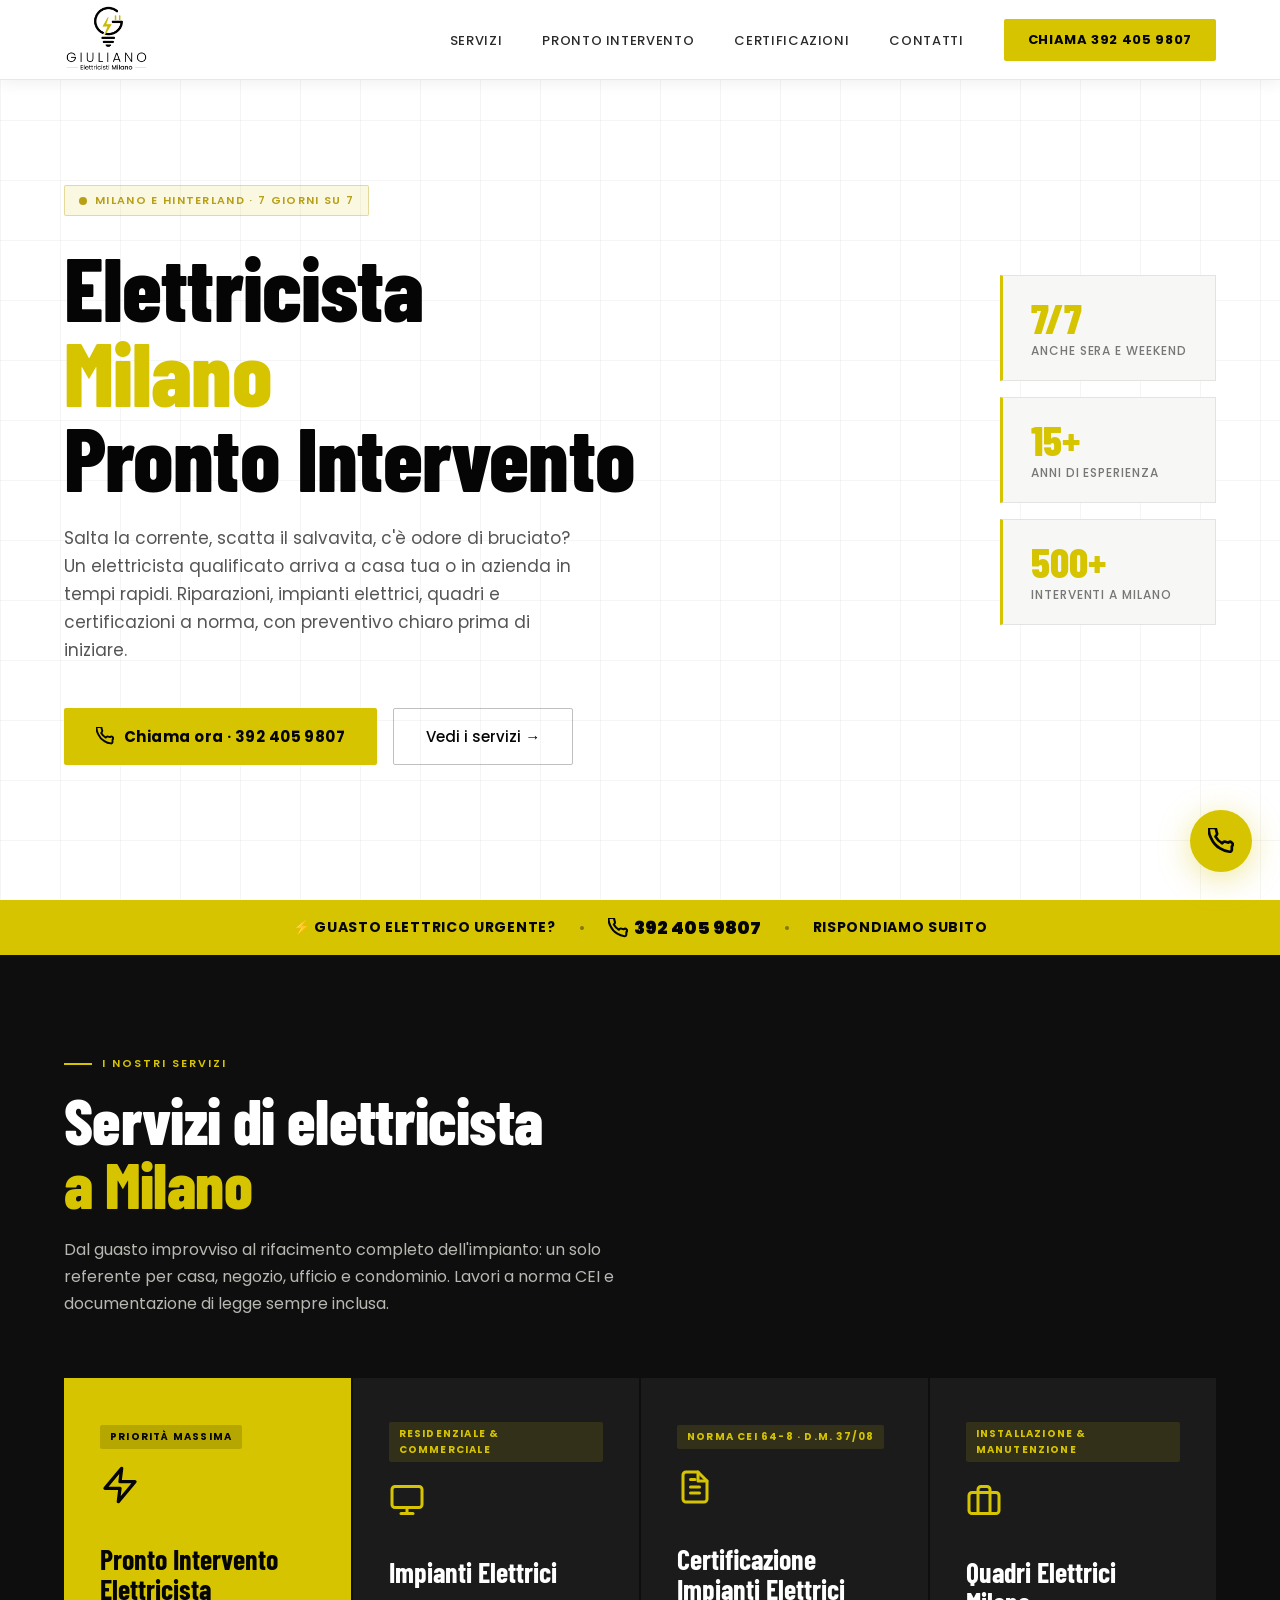
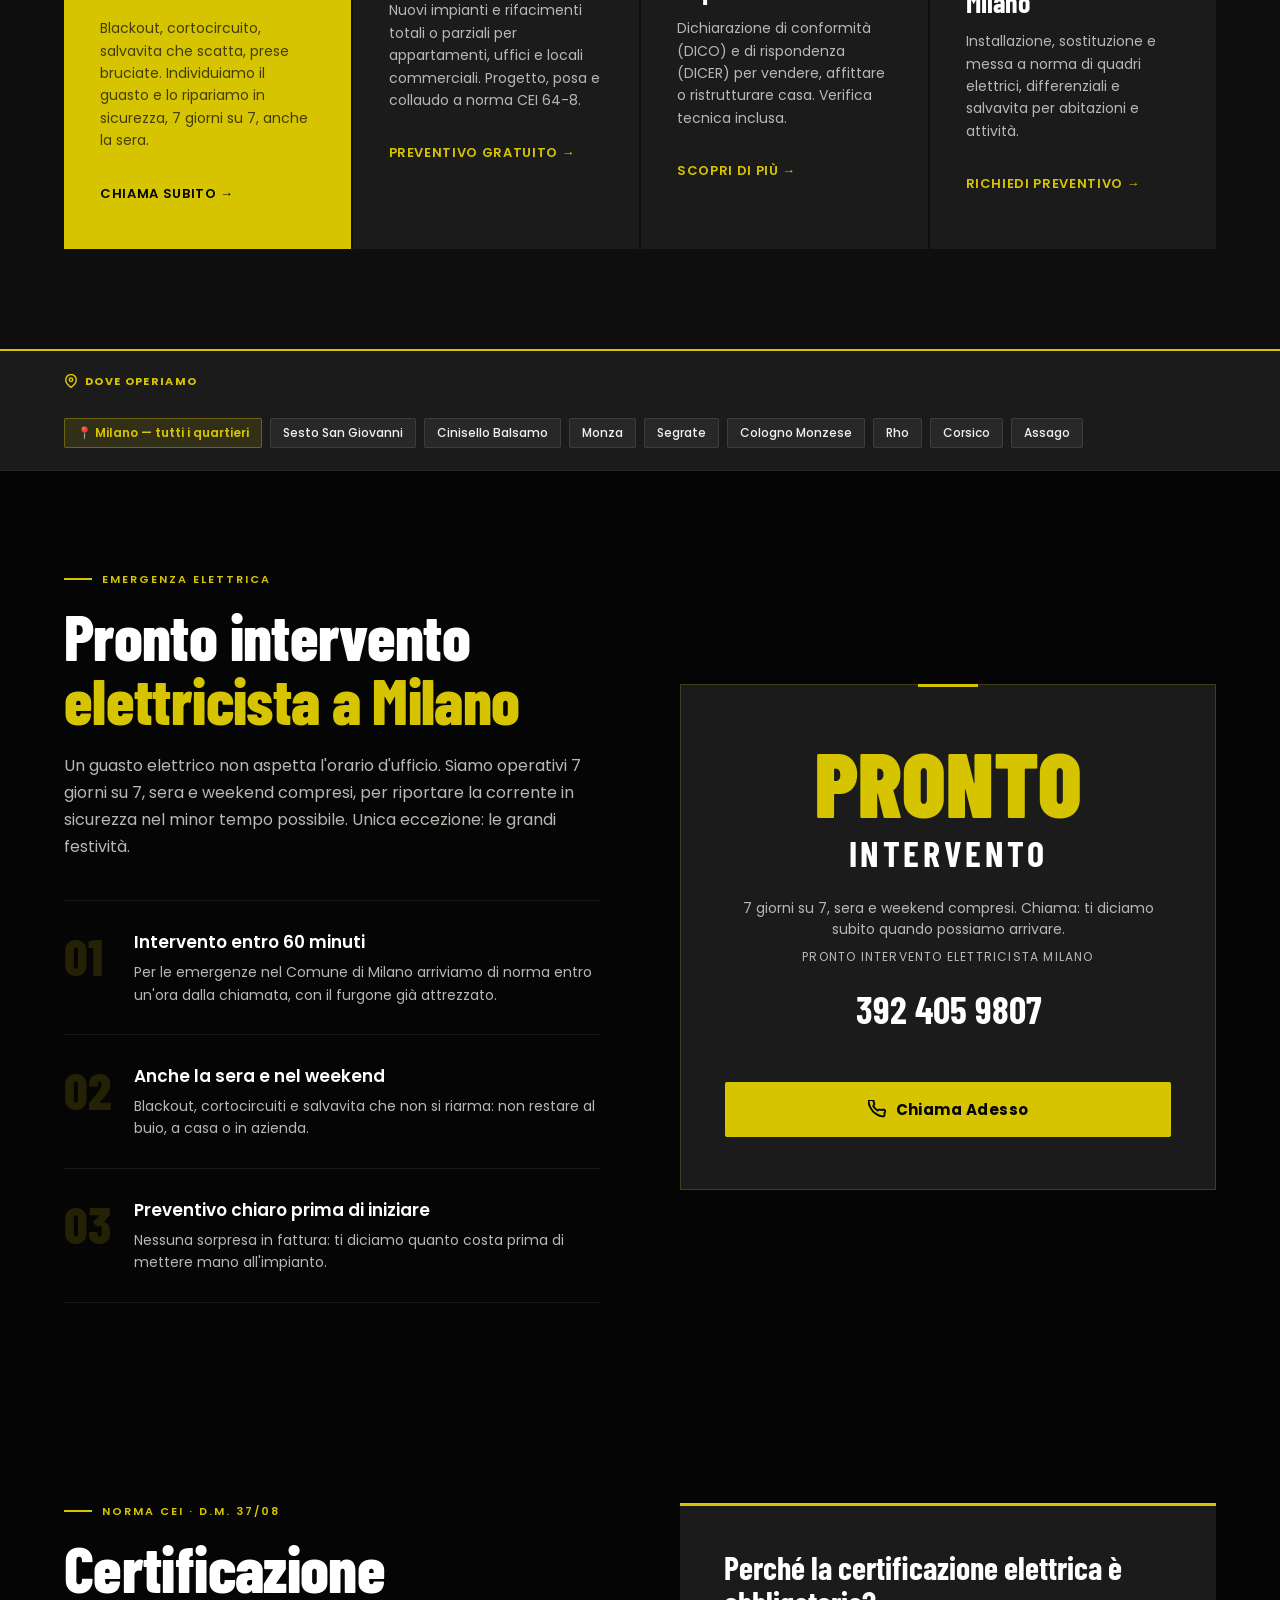
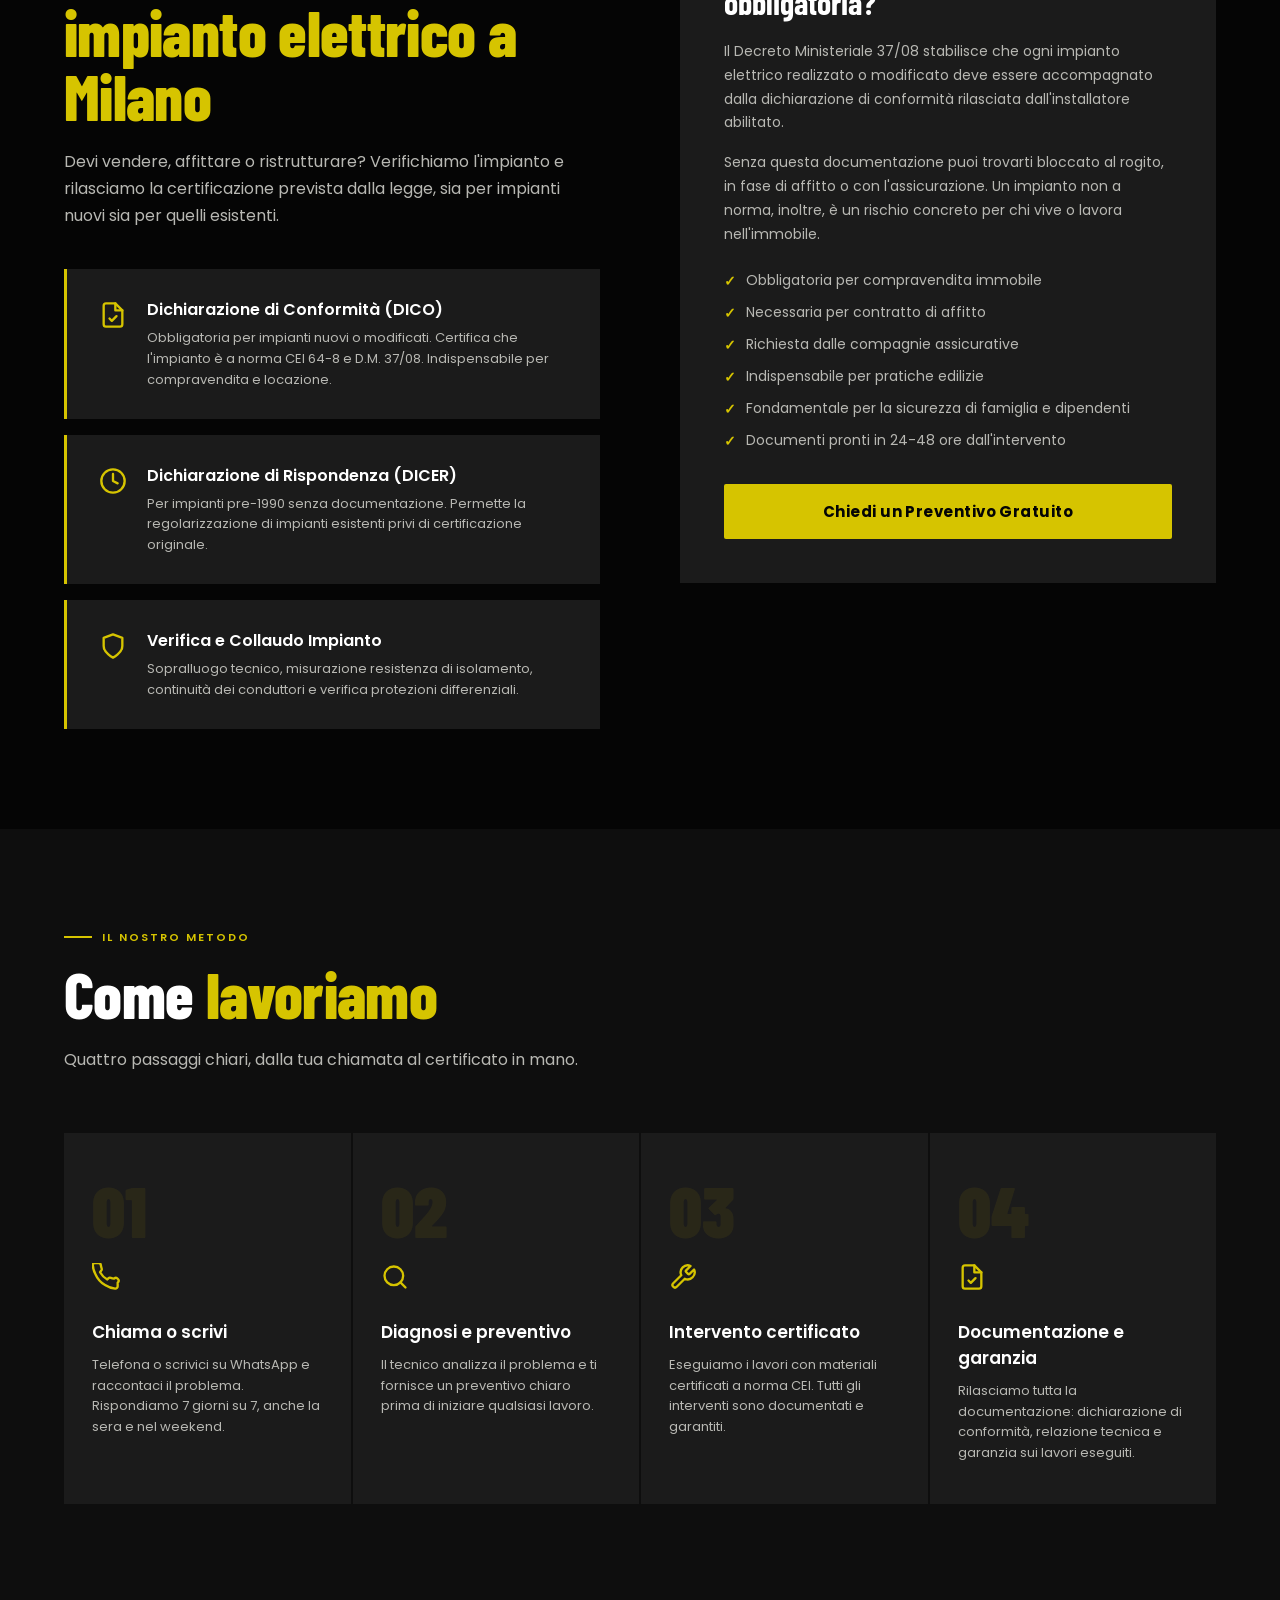
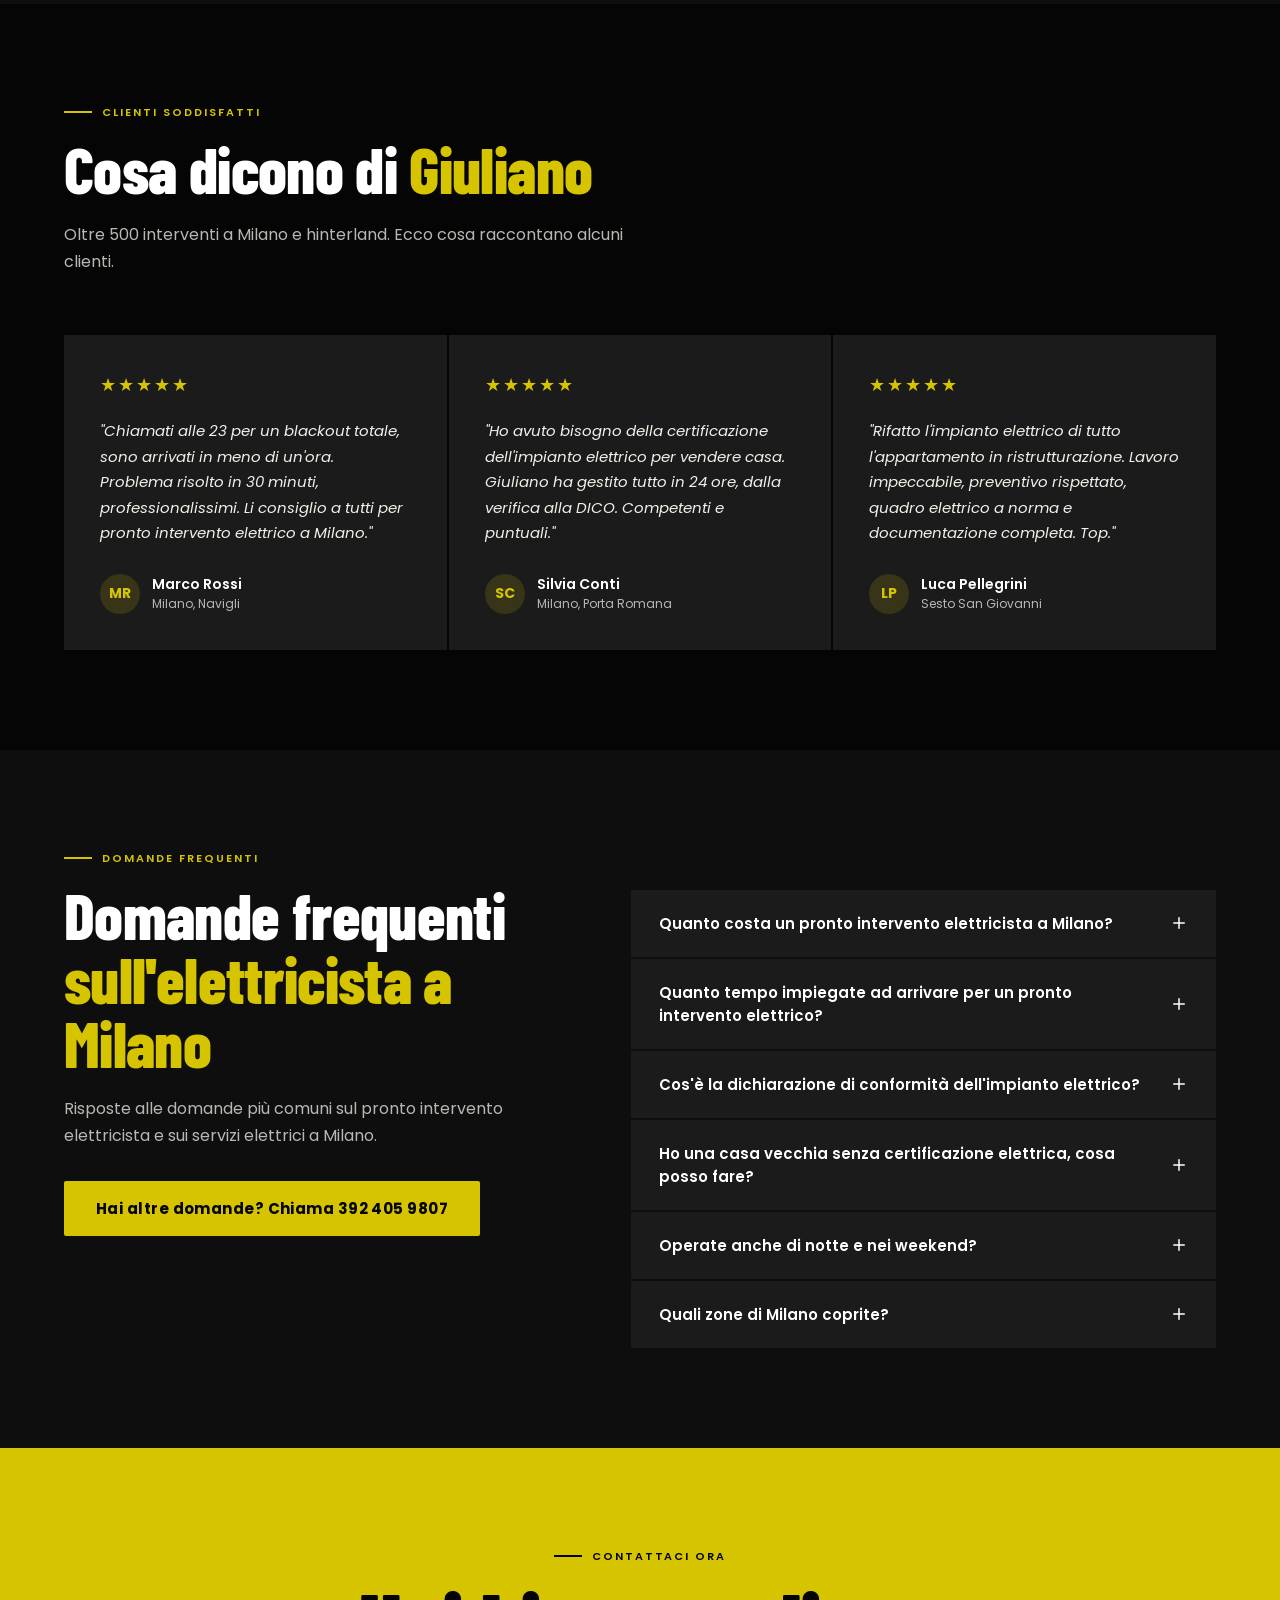
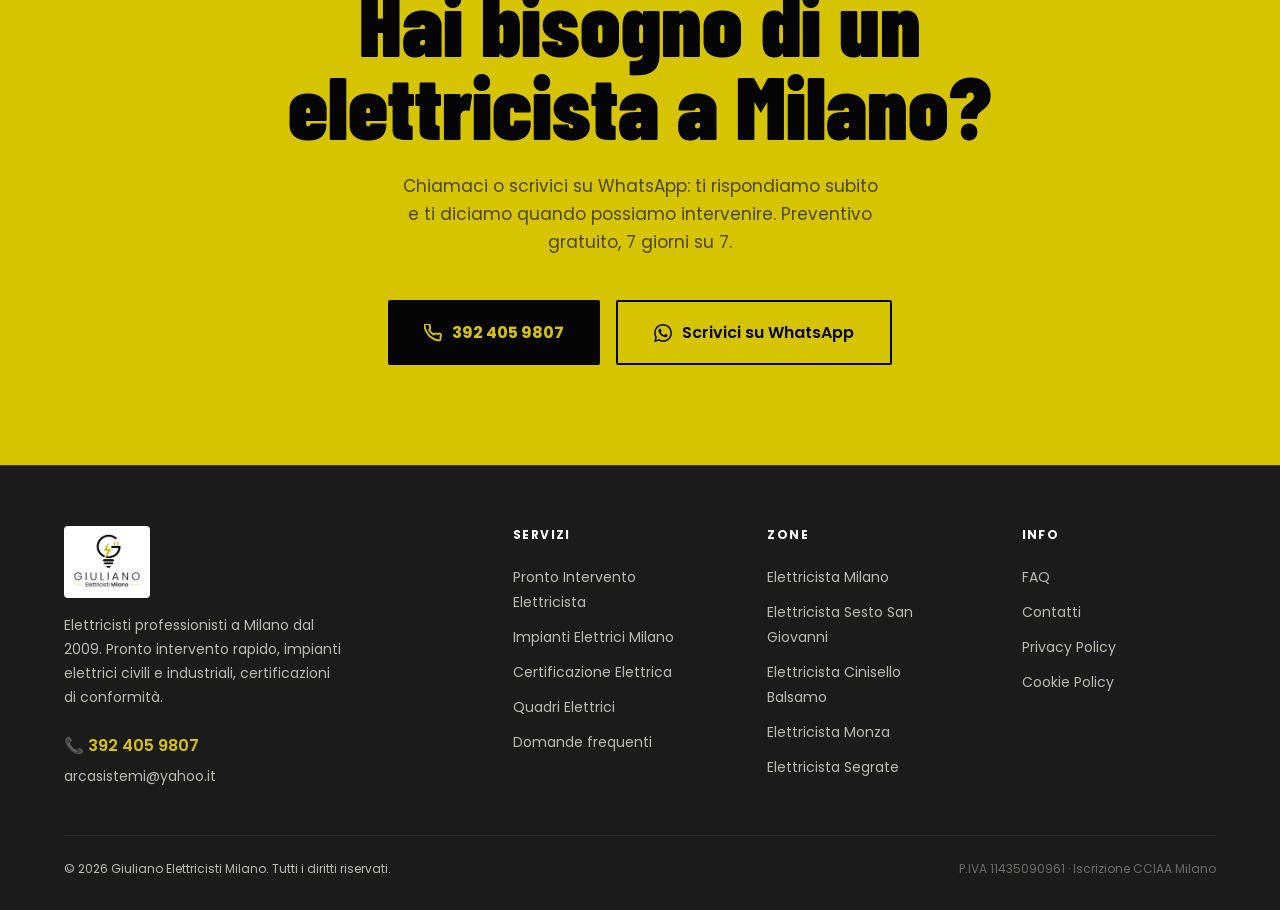
==== commit 1021c92b: "Aggiorna numero di telefono a 392 405 9807 Co-Authored-By: Claude Opus 5.5 <noreply@anthropic.com>" ====
--- a/index.html
+++ b/index.html
@@ -4,7 +4,7 @@
 <meta charset="UTF-8">
 <meta name="viewport" content="width=device-width, initial-scale=1.0">
 <title>Elettricista Milano | Pronto Intervento 7 su 7 | Giuliano Elettricisti</title>
-<meta name="description" content="Elettricista a Milano per pronto intervento 7 giorni su 7, anche la sera. Guasti, impianti elettrici, quadri e certificazioni DICO/DICER. Preventivo gratuito: 351 531 9067.">
+<meta name="description" content="Elettricista a Milano per pronto intervento 7 giorni su 7, anche la sera. Guasti, impianti elettrici, quadri e certificazioni DICO/DICER. Preventivo gratuito: 392 405 9807.">
 <meta name="keywords" content="elettricista Milano, pronto intervento elettricista, pronto intervento elettrico, impianto elettrico Milano, certificazione impianto elettrico, quadri elettrici Milano, elettricista vicino a me, impianti elettrici Milano, certificazione di conformità">
 <meta name="robots" content="index, follow">
 <link rel="canonical" href="https://www.giulianoelettricisti.it/">
@@ -29,7 +29,7 @@
   "name": "Giuliano Elettricisti Milano",
   "description": "Elettricista a Milano con pronto intervento H24. Impianti elettrici, certificazioni di conformità, quadri elettrici.",
   "url": "https://www.giulianoelettricisti.it",
-  "telephone": "+39 351 531 9067",
+  "telephone": "+39 392 405 9807",
   "logo": "https://www.giulianoelettricisti.it/logo.png",
   "image": "https://www.giulianoelettricisti.it/logo.png",
   "email": "arcasistemi@yahoo.it",
@@ -1396,7 +1396,7 @@
 <body>
 
 <!-- FLOATING CALL BUTTON -->
-<a href="tel:+393515319067" class="float-phone" aria-label="Chiama l'elettricista al 351 531 9067">
+<a href="tel:+393924059807" class="float-phone" aria-label="Chiama l'elettricista al 392 405 9807">
   <svg width="26" height="26" viewBox="0 0 24 24" fill="none" stroke="currentColor" stroke-width="2.5" stroke-linecap="round" stroke-linejoin="round"><path d="M22 16.92v3a2 2 0 01-2.18 2 19.79 19.79 0 01-8.63-3.07A19.5 19.5 0 013.07 9.81 19.79 19.79 0 01.58 1.2 2 2 0 012.55 0h3a2 2 0 012 1.72c.127.96.361 1.903.7 2.81a2 2 0 01-.45 2.11L6.91 7.91a16 16 0 006.18 6.18l.91-.91a2 2 0 012.11-.45 12.84 12.84 0 002.81.7A2 2 0 0122 16.92z"></path></svg>
 </a>
 
@@ -1410,7 +1410,7 @@
     <li><a href="#pronto-intervento">Pronto Intervento</a></li>
     <li><a href="#certificazioni">Certificazioni</a></li>
     <li><a href="#contatti">Contatti</a></li>
-    <li><a href="tel:+393515319067" class="nav-cta">Chiama 351 531 9067</a></li>
+    <li><a href="tel:+393924059807" class="nav-cta">Chiama 392 405 9807</a></li>
   </ul>
 </nav>
 
@@ -1431,9 +1431,9 @@
       Salta la corrente, scatta il salvavita, c'è odore di bruciato? Un elettricista qualificato arriva a casa tua o in azienda in tempi rapidi. Riparazioni, impianti elettrici, quadri e certificazioni a norma, con preventivo chiaro prima di iniziare.
     </p>
     <div class="hero-ctas">
-      <a href="tel:+393515319067" class="btn-primary">
+      <a href="tel:+393924059807" class="btn-primary">
         <svg width="18" height="18" viewBox="0 0 24 24" fill="none" stroke="currentColor" stroke-width="2.5" stroke-linecap="round" stroke-linejoin="round"><path d="M22 16.92v3a2 2 0 01-2.18 2 19.79 19.79 0 01-8.63-3.07A19.5 19.5 0 013.07 9.81 19.79 19.79 0 01.58 1.2 2 2 0 012.55 0h3a2 2 0 012 1.72c.127.96.361 1.903.7 2.81a2 2 0 01-.45 2.11L6.91 7.91a16 16 0 006.18 6.18l.91-.91a2 2 0 012.11-.45 12.84 12.84 0 002.81.7A2 2 0 0122 16.92z"></path></svg>
-        Chiama ora · 351 531 9067
+        Chiama ora · 392 405 9807
       </a>
       <a href="#servizi" class="btn-secondary">
         Vedi i servizi →
@@ -1460,9 +1460,9 @@
 <div class="urgency-bar">
   <span>⚡ Guasto elettrico urgente?</span>
   <span class="urgency-sep"></span>
-  <a href="tel:+393515319067">
+  <a href="tel:+393924059807">
     <svg width="20" height="20" viewBox="0 0 24 24" fill="none" stroke="currentColor" stroke-width="2.5" stroke-linecap="round" stroke-linejoin="round"><path d="M22 16.92v3a2 2 0 01-2.18 2 19.79 19.79 0 01-8.63-3.07A19.5 19.5 0 013.07 9.81 19.79 19.79 0 01.58 1.2 2 2 0 012.55 0h3a2 2 0 012 1.72c.127.96.361 1.903.7 2.81a2 2 0 01-.45 2.11L6.91 7.91a16 16 0 006.18 6.18l.91-.91a2 2 0 012.11-.45 12.84 12.84 0 002.81.7A2 2 0 0122 16.92z"></path></svg>
-    351 531 9067
+    392 405 9807
   </a>
   <span class="urgency-sep"></span>
   <span>Rispondiamo subito</span>
@@ -1482,7 +1482,7 @@
       </div>
       <h3 class="service-name">Pronto Intervento<br>Elettricista</h3>
       <div class="service-desc">Blackout, cortocircuito, salvavita che scatta, prese bruciate. Individuiamo il guasto e lo ripariamo in sicurezza, 7 giorni su 7, anche la sera.</div>
-      <a href="tel:+393515319067" class="service-link">Chiama Subito →</a>
+      <a href="tel:+393924059807" class="service-link">Chiama Subito →</a>
     </div>
 
     <div class="service-card reveal">
@@ -1578,9 +1578,9 @@
         <div class="pronto-h24">INTERVENTO</div>
         <p style="color: var(--gray); font-size: 14px; margin-bottom: 8px;">7 giorni su 7, sera e weekend compresi. Chiama: ti diciamo subito quando possiamo arrivare.</p>
         <div class="pronto-phone-label">Pronto Intervento Elettricista Milano</div>
-        <a href="tel:+393515319067" class="pronto-phone">351 531 9067</a>
+        <a href="tel:+393924059807" class="pronto-phone">392 405 9807</a>
         <br><br>
-        <a href="tel:+393515319067" class="btn-primary" style="width: 100%; justify-content: center;">
+        <a href="tel:+393924059807" class="btn-primary" style="width: 100%; justify-content: center;">
           <svg width="18" height="18" viewBox="0 0 24 24" fill="none" stroke="currentColor" stroke-width="2.5" stroke-linecap="round" stroke-linejoin="round"><path d="M22 16.92v3a2 2 0 01-2.18 2 19.79 19.79 0 01-8.63-3.07A19.5 19.5 0 013.07 9.81 19.79 19.79 0 01.58 1.2 2 2 0 012.55 0h3a2 2 0 012 1.72c.127.96.361 1.903.7 2.81a2 2 0 01-.45 2.11L6.91 7.91a16 16 0 006.18 6.18l.91-.91a2 2 0 012.11-.45 12.84 12.84 0 002.81.7A2 2 0 0122 16.92z"></path></svg>
           Chiama Adesso
         </a>
@@ -1641,7 +1641,7 @@
         <li>Fondamentale per la sicurezza di famiglia e dipendenti</li>
         <li>Documenti pronti in 24-48 ore dall'intervento</li>
       </ul>
-      <a href="tel:+393515319067" class="btn-primary" style="width: 100%; justify-content: center; margin-top: 8px;">Chiedi un Preventivo Gratuito</a>
+      <a href="tel:+393924059807" class="btn-primary" style="width: 100%; justify-content: center; margin-top: 8px;">Chiedi un Preventivo Gratuito</a>
     </div>
   </div>
 </section>
@@ -1738,8 +1738,8 @@
       <div class="section-label reveal">Domande Frequenti</div>
       <h2 class="section-title reveal">Domande frequenti<br><em>sull'elettricista a Milano</em></h2>
       <p class="section-desc reveal" style="margin-bottom: 32px;">Risposte alle domande più comuni sul pronto intervento elettricista e sui servizi elettrici a Milano.</p>
-      <a href="tel:+393515319067" class="btn-primary reveal">
-        Hai altre domande? Chiama 351 531 9067
+      <a href="tel:+393924059807" class="btn-primary reveal">
+        Hai altre domande? Chiama 392 405 9807
       </a>
     </div>
 
@@ -1801,11 +1801,11 @@
   <h2 class="cta-title">Hai bisogno di un<br>elettricista a Milano?</h2>
   <p class="cta-desc">Chiamaci o scrivici su WhatsApp: ti rispondiamo subito e ti diciamo quando possiamo intervenire. Preventivo gratuito, 7 giorni su 7.</p>
   <div class="cta-btns">
-    <a href="tel:+393515319067" class="btn-dark">
+    <a href="tel:+393924059807" class="btn-dark">
       <svg width="18" height="18" viewBox="0 0 24 24" fill="none" stroke="currentColor" stroke-width="2.5" stroke-linecap="round" stroke-linejoin="round"><path d="M22 16.92v3a2 2 0 01-2.18 2 19.79 19.79 0 01-8.63-3.07A19.5 19.5 0 013.07 9.81 19.79 19.79 0 01.58 1.2 2 2 0 012.55 0h3a2 2 0 012 1.72c.127.96.361 1.903.7 2.81a2 2 0 01-.45 2.11L6.91 7.91a16 16 0 006.18 6.18l.91-.91a2 2 0 012.11-.45 12.84 12.84 0 002.81.7A2 2 0 0122 16.92z"></path></svg>
-      351 531 9067
+      392 405 9807
     </a>
-    <a href="https://wa.me/393515319067?text=Ciao%2C%20ho%20bisogno%20di%20un%20elettricista%20a%20Milano" target="_blank" rel="noopener" class="btn-outline-dark">
+    <a href="https://wa.me/393924059807?text=Ciao%2C%20ho%20bisogno%20di%20un%20elettricista%20a%20Milano" target="_blank" rel="noopener" class="btn-outline-dark">
       <svg width="18" height="18" viewBox="0 0 24 24" fill="currentColor" xmlns="http://www.w3.org/2000/svg"><path d="M17.472 14.382c-.297-.149-1.758-.867-2.03-.967-.273-.099-.471-.148-.67.15-.197.297-.767.966-.94 1.164-.173.199-.347.223-.644.075-.297-.15-1.255-.463-2.39-1.475-.883-.788-1.48-1.761-1.653-2.059-.173-.297-.018-.458.13-.606.134-.133.298-.347.446-.52.149-.174.198-.298.298-.497.099-.198.05-.371-.025-.52-.075-.149-.669-1.612-.916-2.207-.242-.579-.487-.5-.669-.51-.173-.008-.371-.01-.57-.01-.198 0-.52.074-.792.372-.272.297-1.04 1.016-1.04 2.479 0 1.462 1.065 2.875 1.213 3.074.149.198 2.096 3.2 5.077 4.487.709.306 1.262.489 1.694.625.712.227 1.36.195 1.871.118.571-.085 1.758-.719 2.006-1.413.248-.694.248-1.289.173-1.413-.074-.124-.272-.198-.57-.347m-5.421 7.403h-.004a9.87 9.87 0 01-5.031-1.378l-.361-.214-3.741.982.998-3.648-.235-.374a9.86 9.86 0 01-1.51-5.26c.001-5.45 4.436-9.884 9.888-9.884 2.64 0 5.122 1.03 6.988 2.898a9.825 9.825 0 012.893 6.994c-.003 5.45-4.437 9.884-9.885 9.884m8.413-18.297A11.815 11.815 0 0012.05 0C5.495 0 .16 5.335.157 11.892c0 2.096.547 4.142 1.588 5.945L.057 24l6.305-1.654a11.882 11.882 0 005.683 1.448h.005c6.554 0 11.89-5.335 11.893-11.893a11.821 11.821 0 00-3.48-8.413z"/></svg>
       Scrivici su WhatsApp
     </a>
@@ -1822,7 +1822,7 @@
       </div>
       <p class="footer-brand-desc">Elettricisti professionisti a Milano dal 2009. Pronto intervento rapido, impianti elettrici civili e industriali, certificazioni di conformità.</p>
       <div class="footer-contact">
-        <a href="tel:+393515319067">📞 351 531 9067</a>
+        <a href="tel:+393924059807">📞 392 405 9807</a>
         <a href="mailto:arcasistemi@yahoo.it" style="color:var(--gray);font-weight:400;font-size:14px;">arcasistemi@yahoo.it</a>
       </div>
     </div>
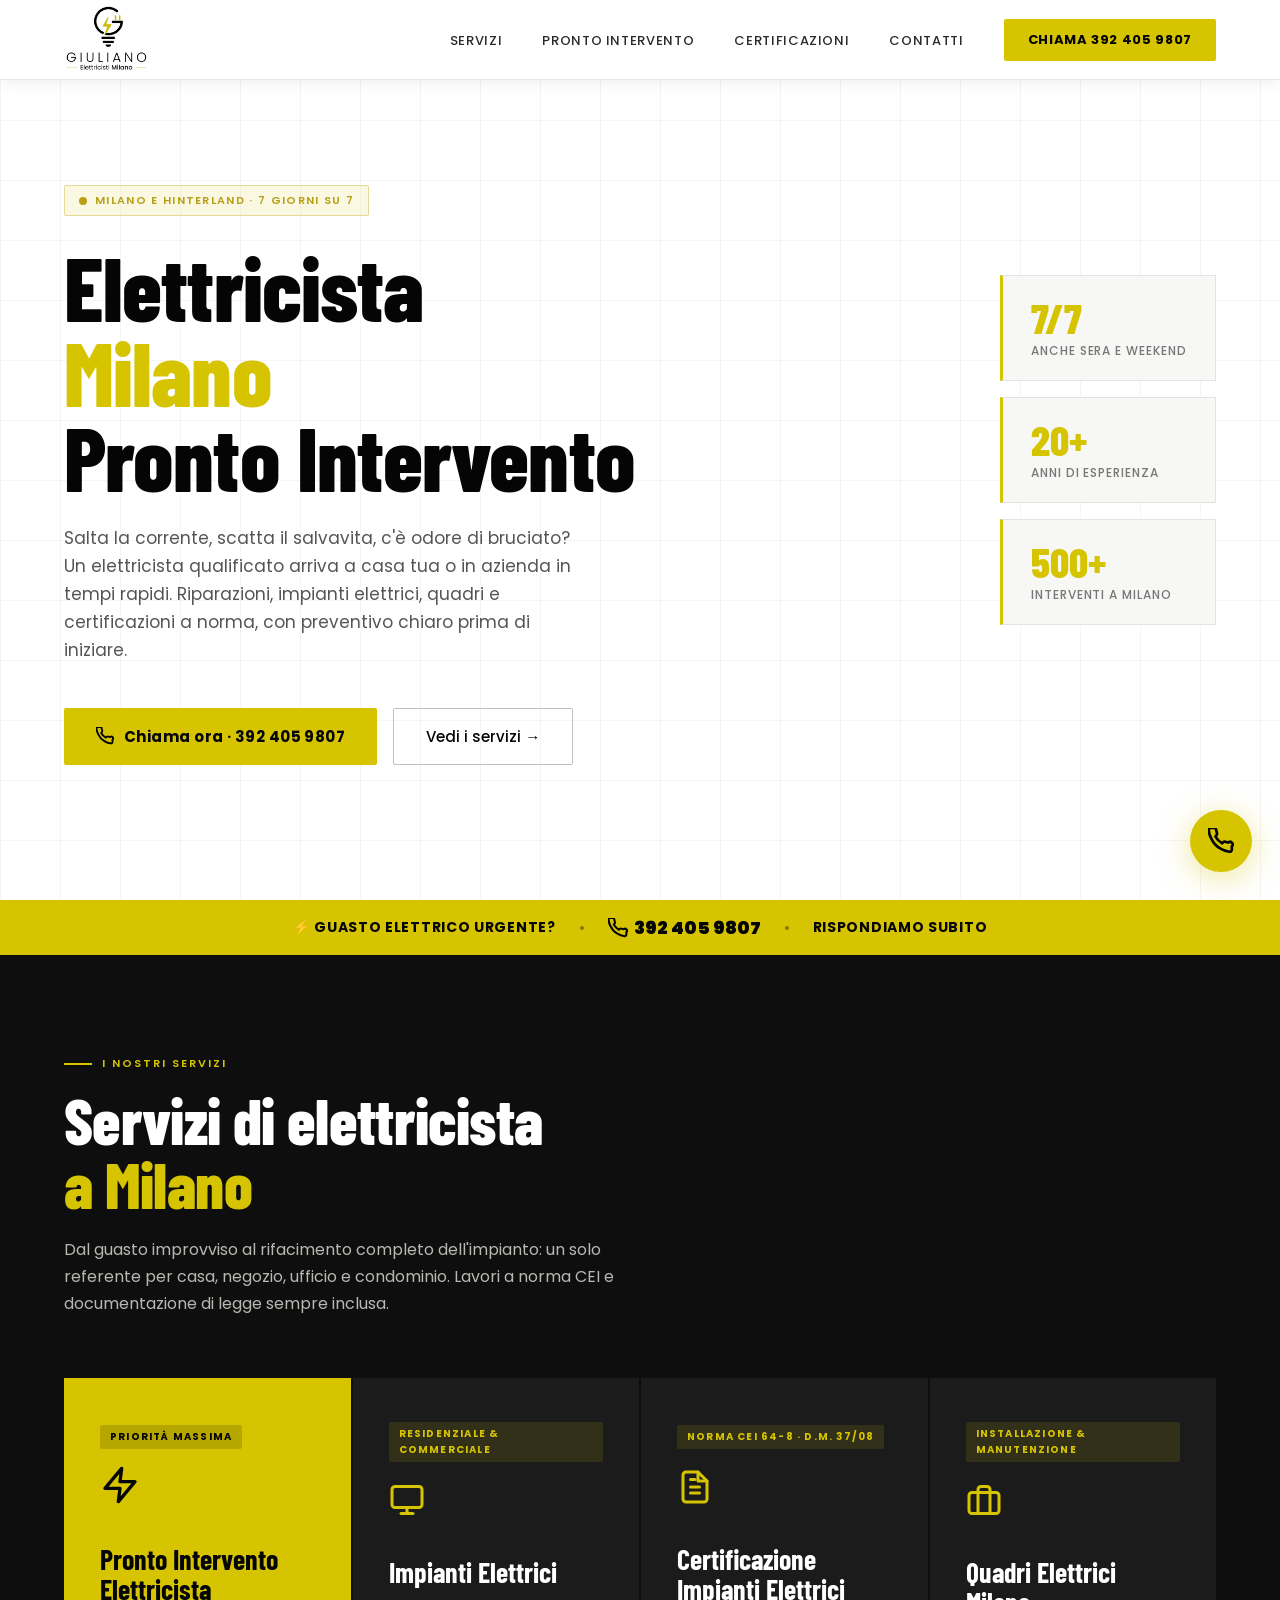
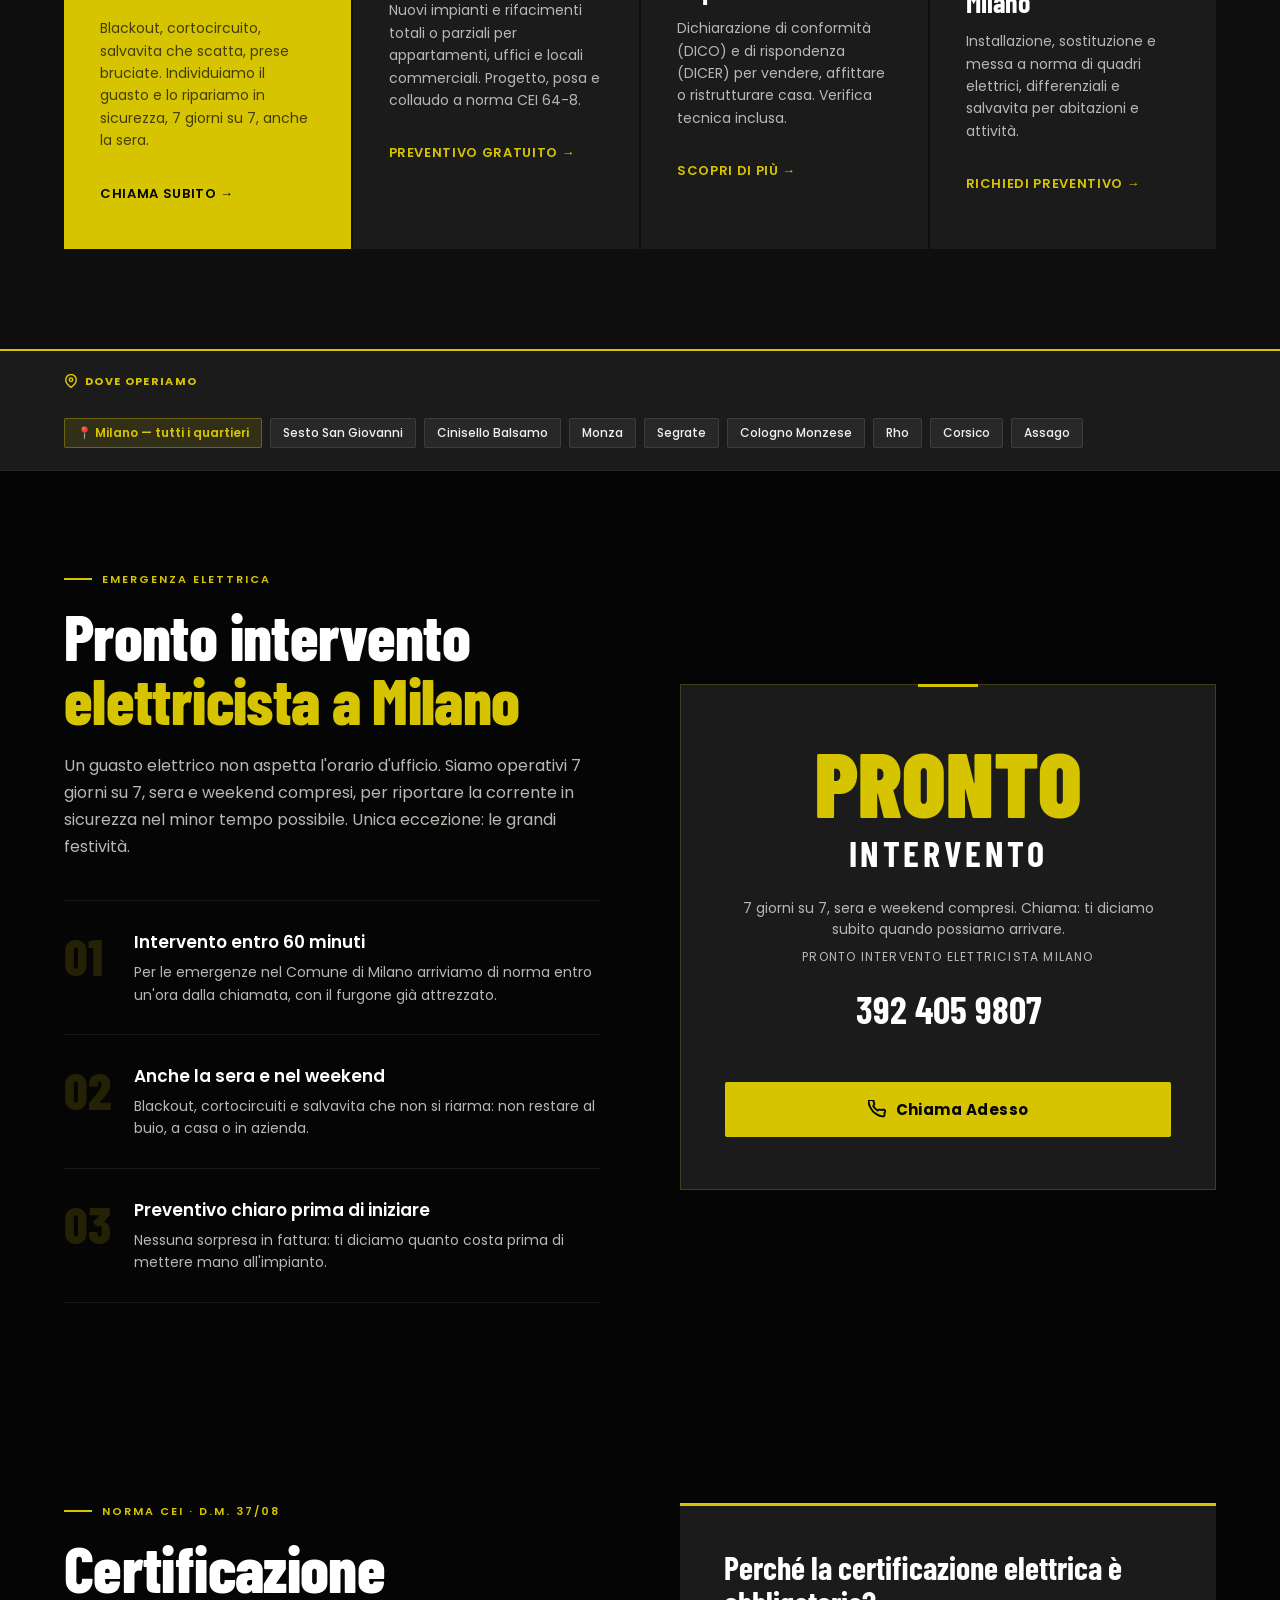
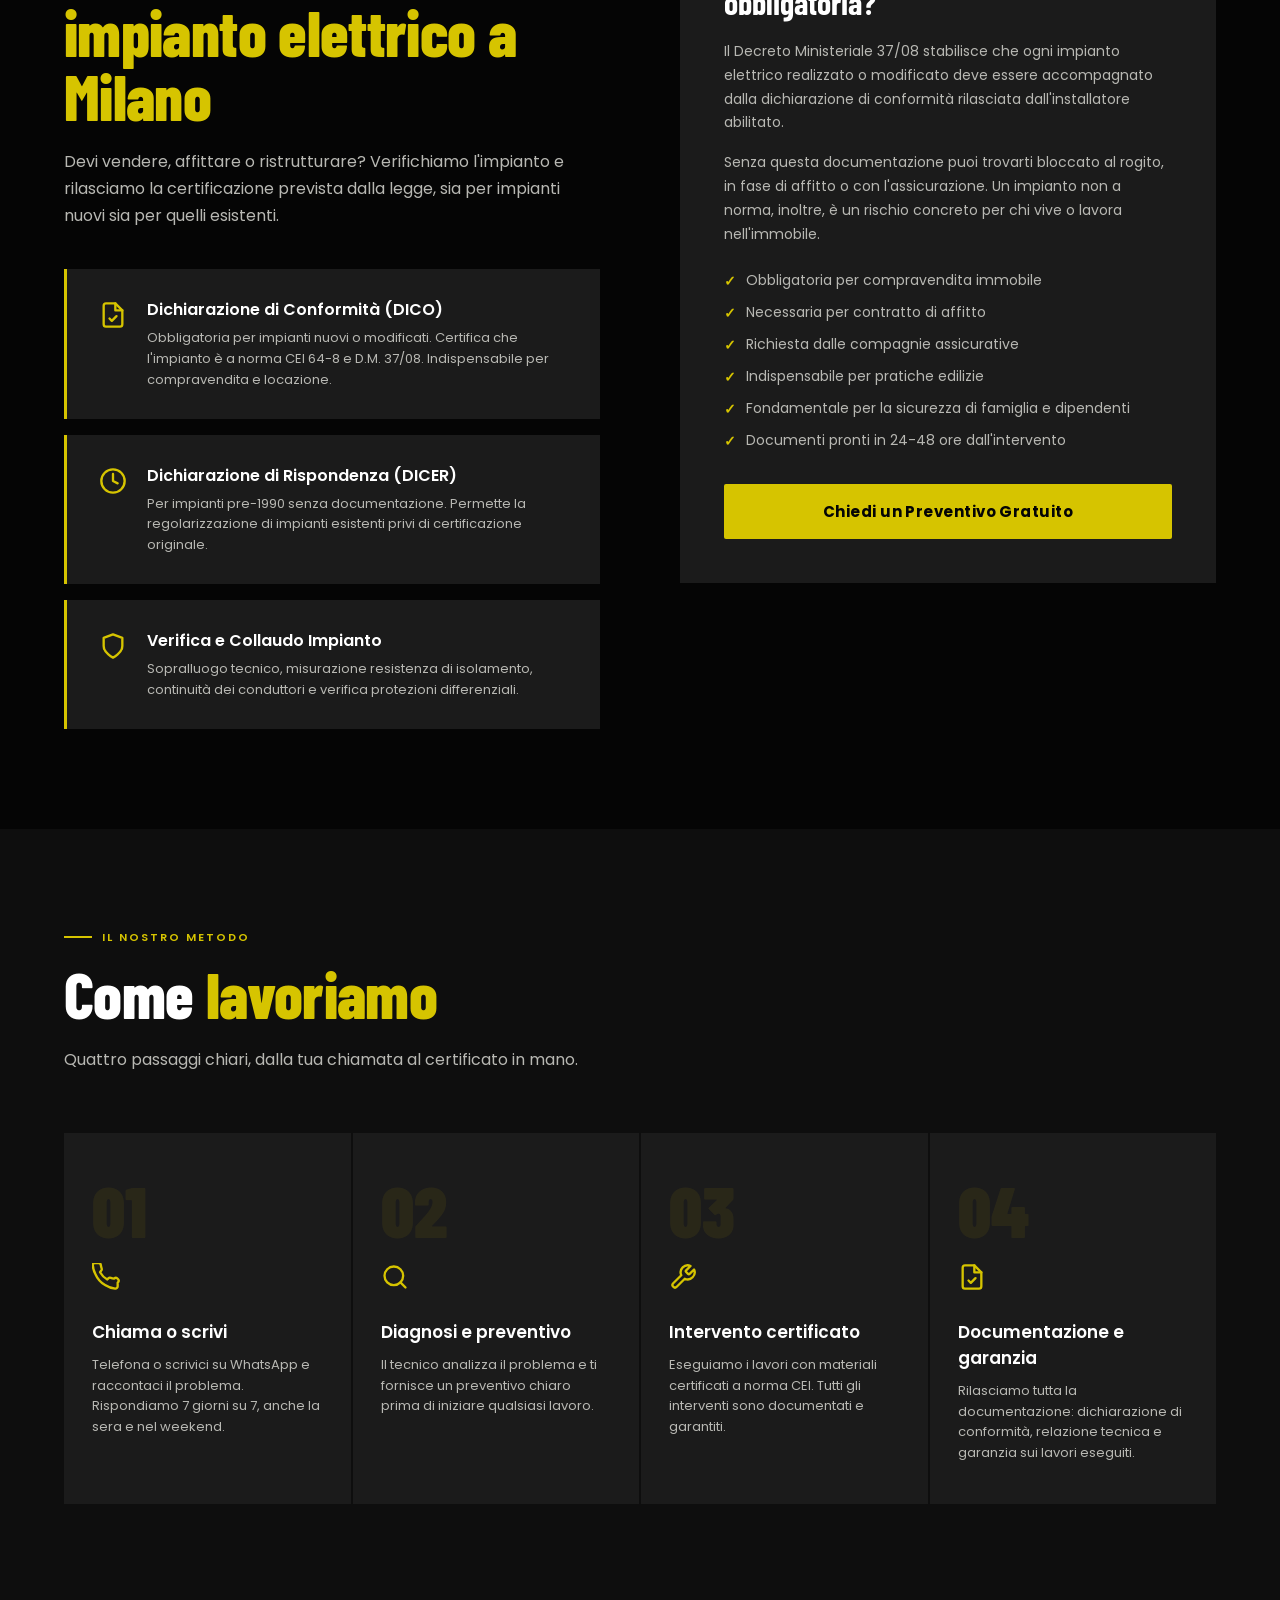
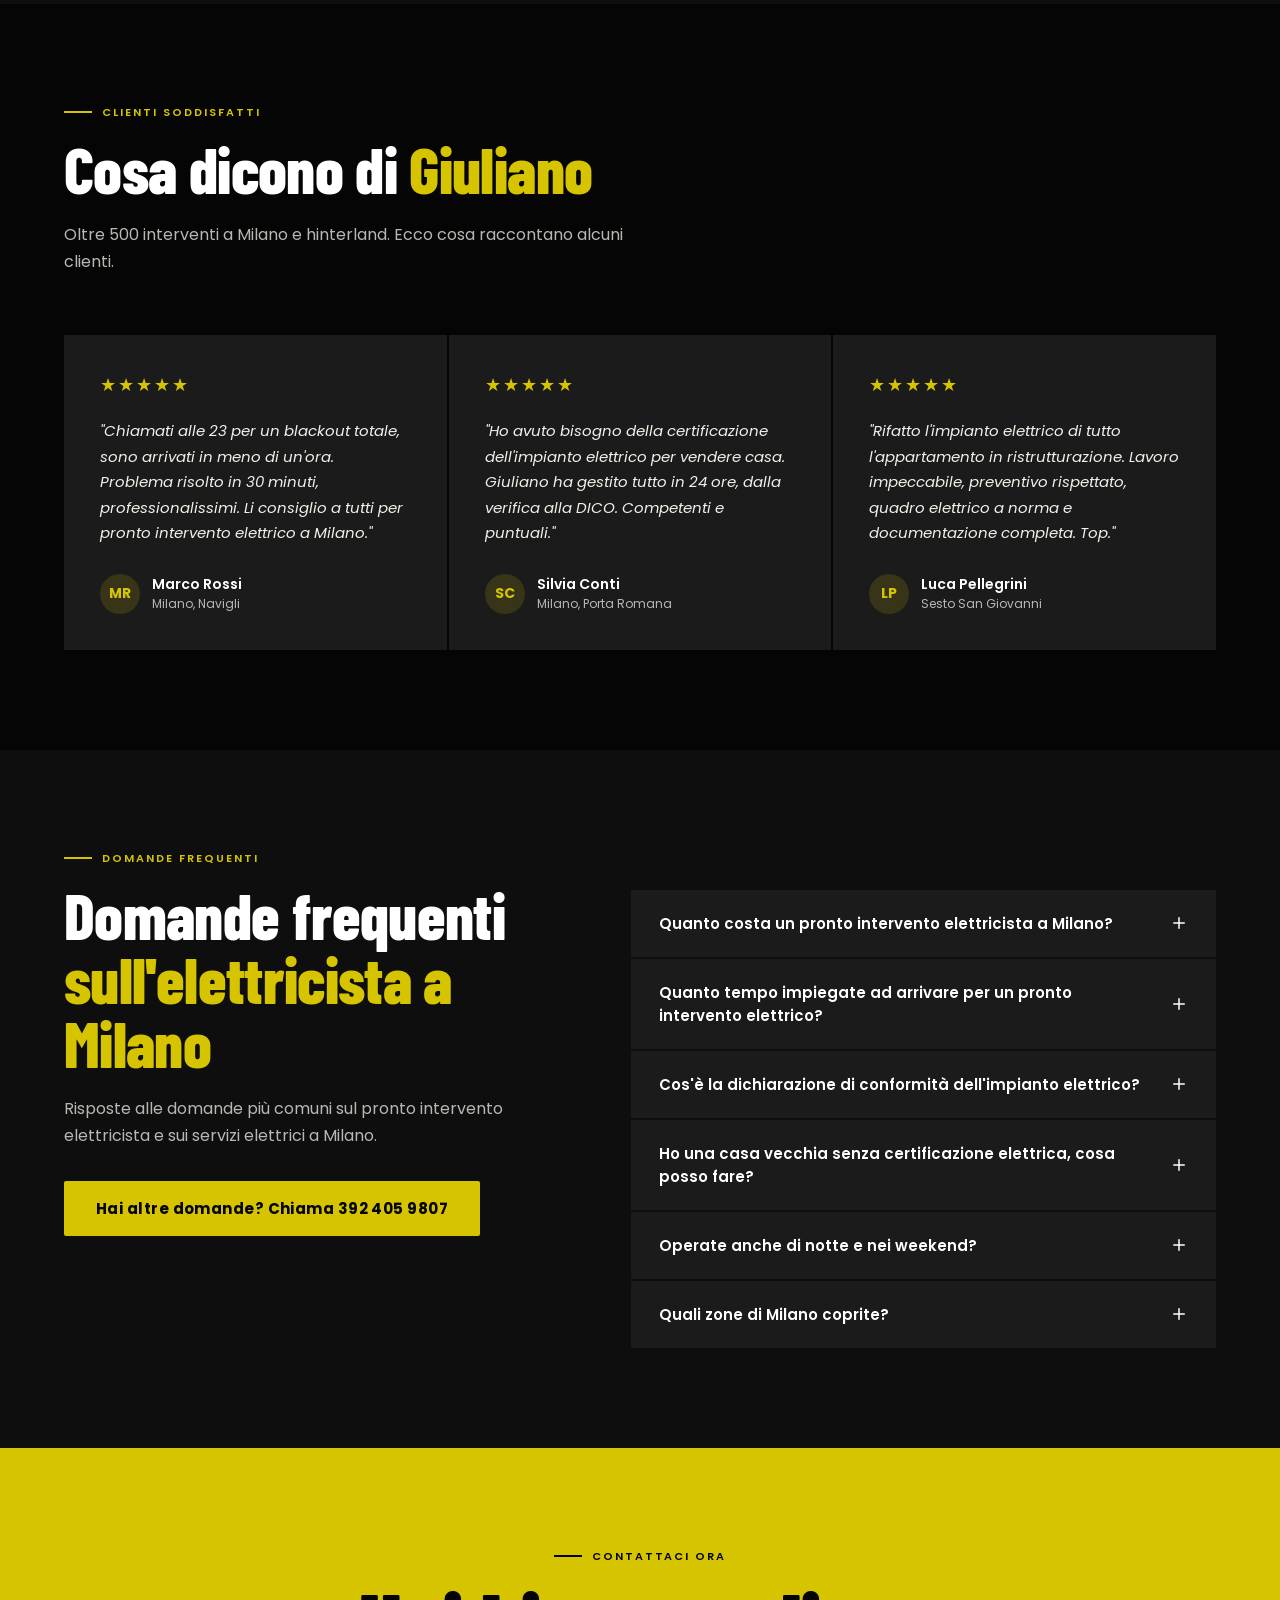
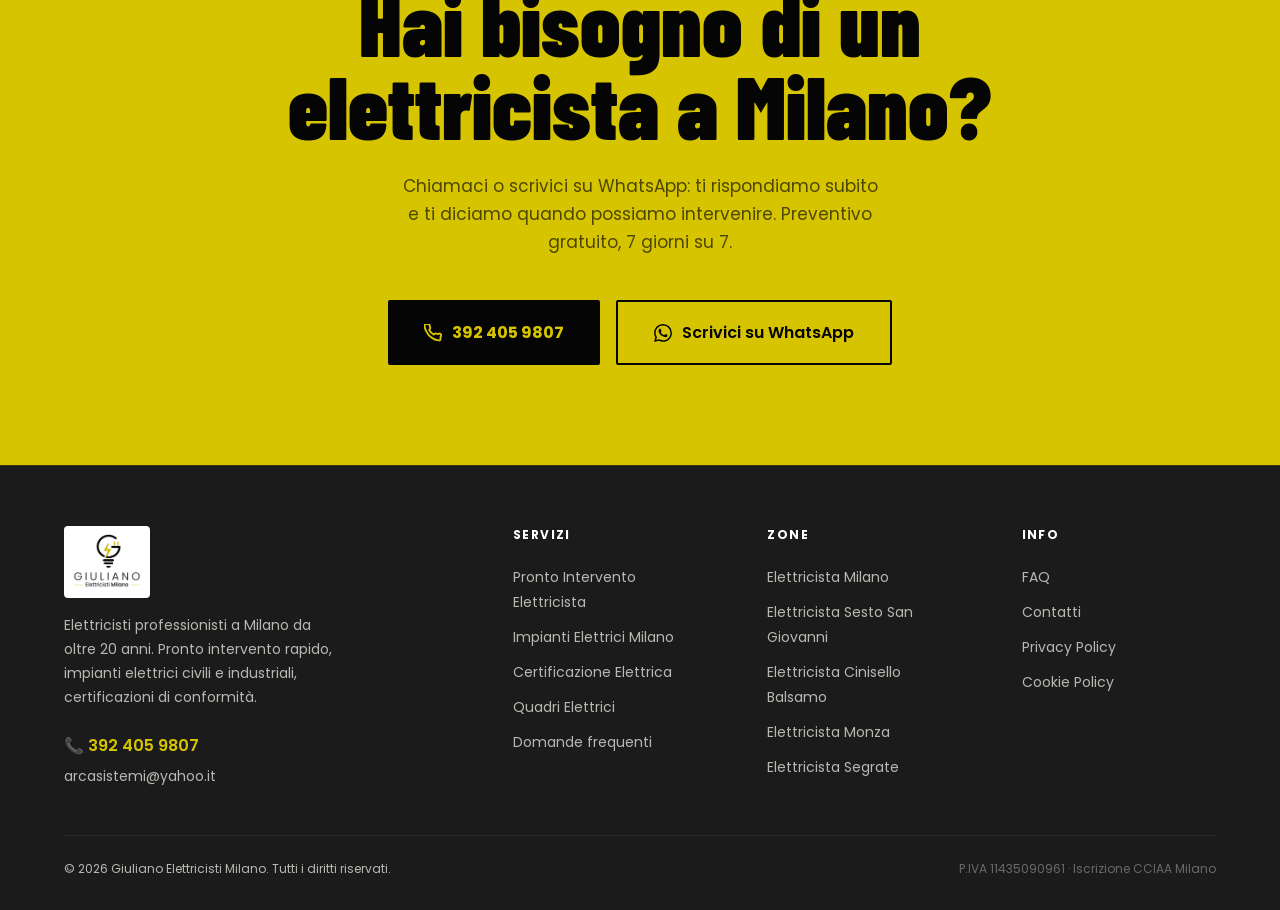
==== commit f94bfae2: "Aggiorna anni di esperienza a 20+ Co-Authored-By: Claude Opus 5.5 <noreply@anthropic.com>" ====
--- a/index.html
+++ b/index.html
@@ -1446,7 +1446,7 @@
       <div class="hero-stat-label">Anche sera e weekend</div>
     </div>
     <div class="hero-stat">
-      <div class="hero-stat-num">15+</div>
+      <div class="hero-stat-num">20+</div>
       <div class="hero-stat-label">Anni di esperienza</div>
     </div>
     <div class="hero-stat">
@@ -1820,7 +1820,7 @@
         <img src="logo-nav.png" alt="Giuliano Elettricisti Milano" style="height:72px;width:auto;display:block;background:#fff;padding:8px;border-radius:4px;" loading="lazy">
 
       </div>
-      <p class="footer-brand-desc">Elettricisti professionisti a Milano dal 2009. Pronto intervento rapido, impianti elettrici civili e industriali, certificazioni di conformità.</p>
+      <p class="footer-brand-desc">Elettricisti professionisti a Milano da oltre 20 anni. Pronto intervento rapido, impianti elettrici civili e industriali, certificazioni di conformità.</p>
       <div class="footer-contact">
         <a href="tel:+393924059807">📞 392 405 9807</a>
         <a href="mailto:arcasistemi@yahoo.it" style="color:var(--gray);font-weight:400;font-size:14px;">arcasistemi@yahoo.it</a>
